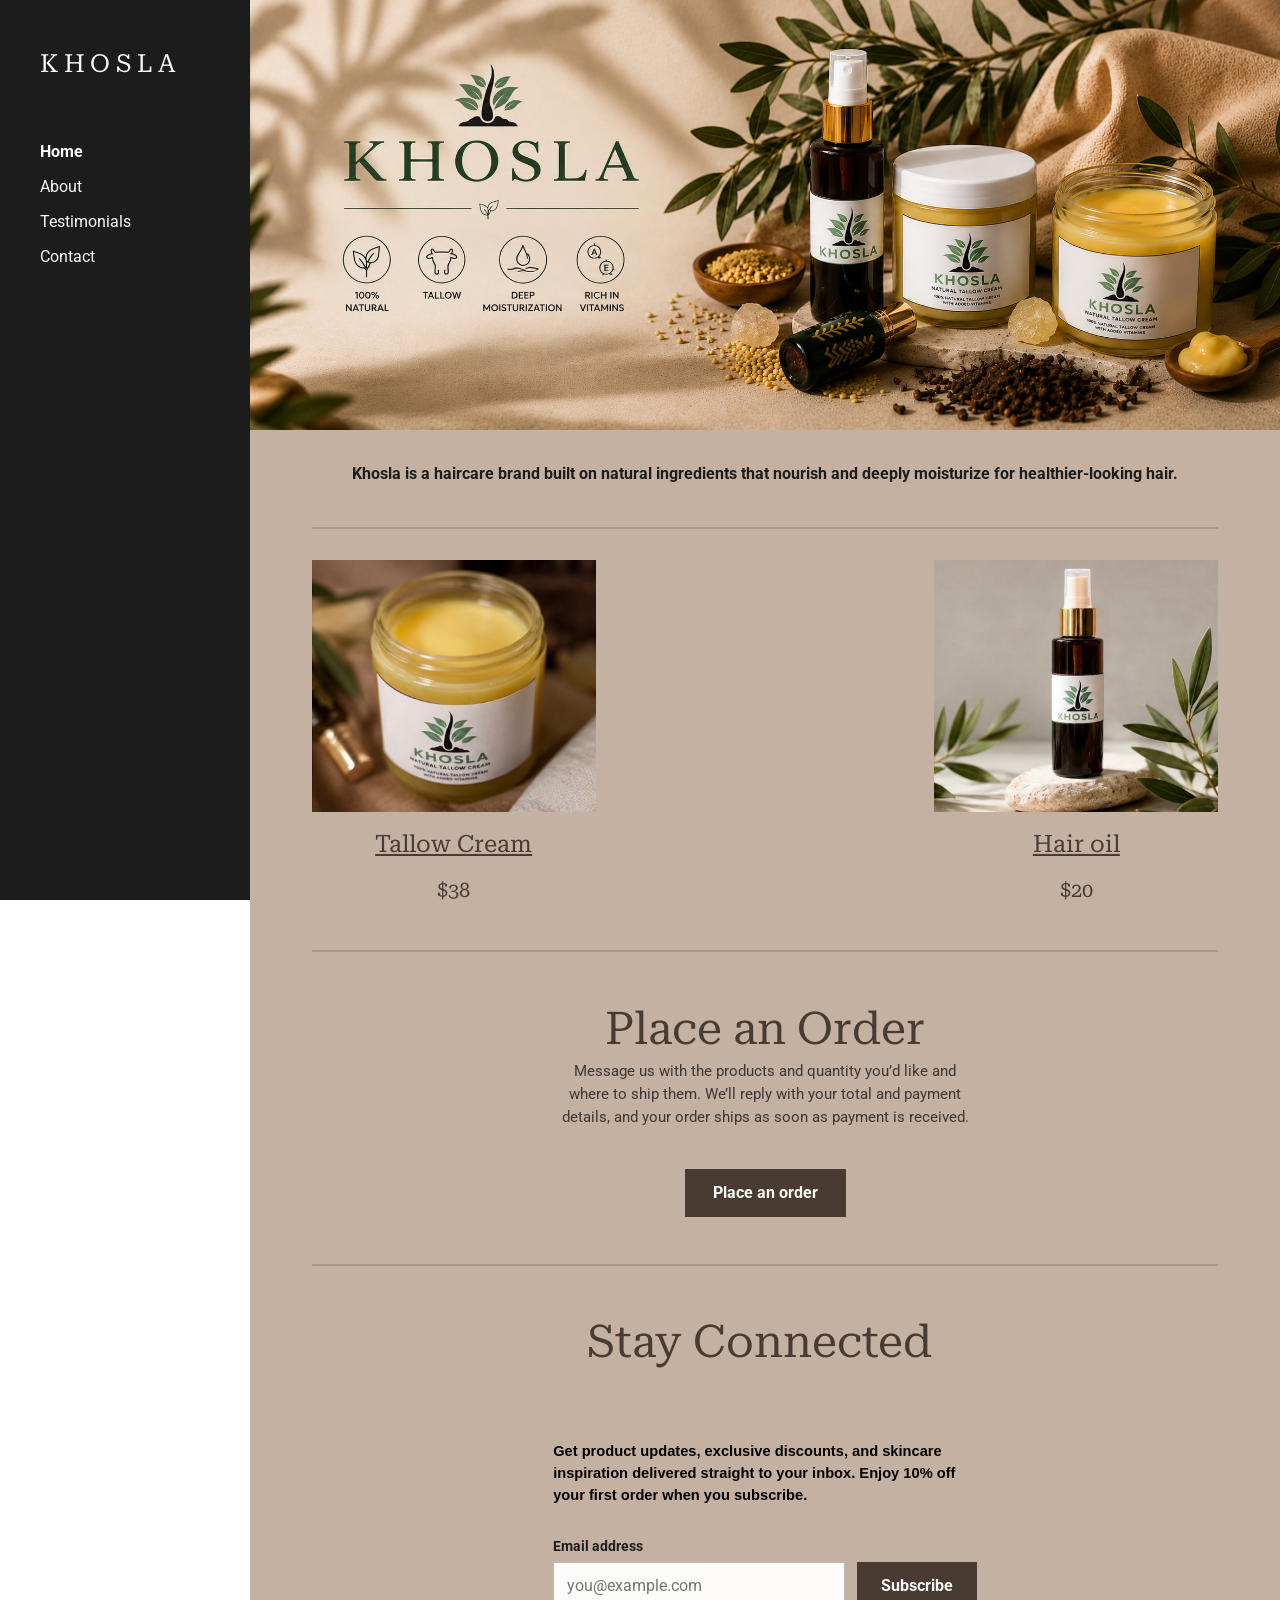
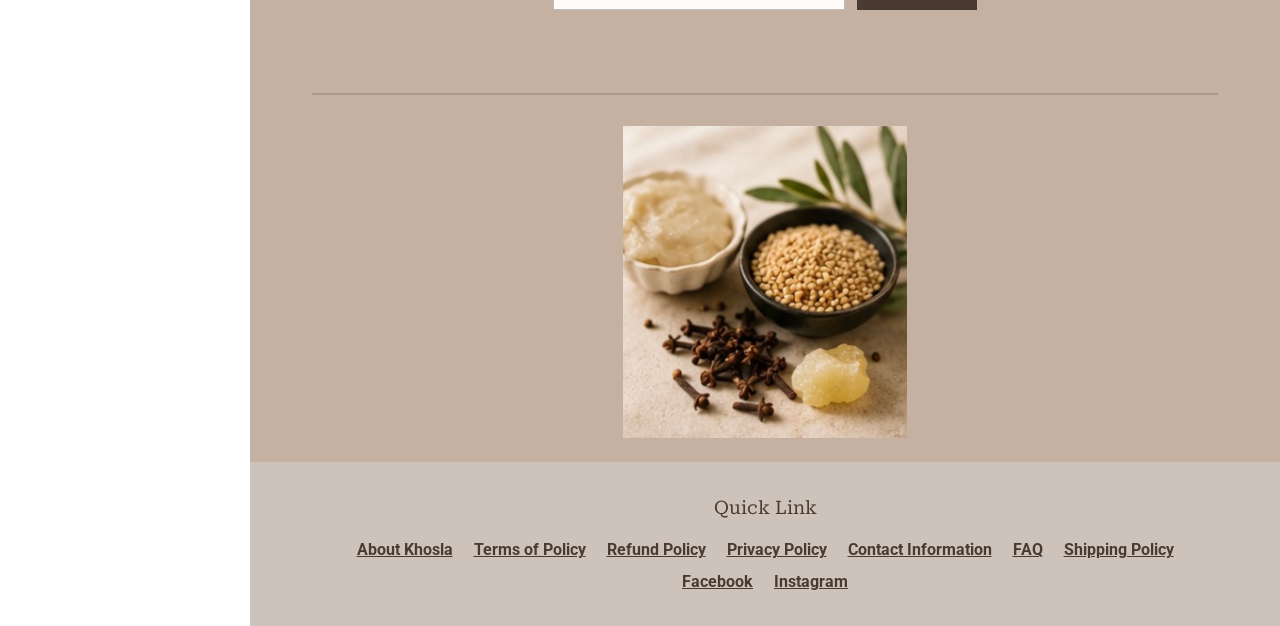
==== index.html @ aa328f6f "Rebuild the Khosla site as a static site Replaces the Google Sites export with plain HTML, CSS and v" ====
<!DOCTYPE html>
<html lang="en">
<head>
<meta charset="utf-8">
<meta name="viewport" content="width=device-width, initial-scale=1">
<title>Khosla - Home</title>
<link rel="preconnect" href="https://fonts.googleapis.com">
<link rel="preconnect" href="https://fonts.gstatic.com" crossorigin>
<link rel="stylesheet" href="https://fonts.googleapis.com/css?family=Roboto%3Ai%2Cbi%2C700%2C400&amp;display=swap">
<link rel="stylesheet" href="https://fonts.googleapis.com/css?family=Roboto%20Serif%3Ai%2Cbi%2C700%2C400&amp;display=swap">
<link rel="stylesheet" href="assets/css/site.css">
</head>
<body>
<a class="skip-link" href="#main">Skip to main content</a>

<header class="sidebar">
  <nav class="nav" aria-label="Main">
    <a class="nav__brand" href="index.html">Khosla</a>
    <ul class="nav__list">
        <li class="nav__item"><a class="nav__link is-current" href="index.html" aria-current="page">Home</a></li>
        <li class="nav__item"><a class="nav__link" href="about.html">About</a></li>
        <li class="nav__item"><a class="nav__link" href="testimonials.html">Testimonials</a></li>
        <li class="nav__item"><a class="nav__link" href="contact.html">Contact</a></li>
    </ul>
  </nav>
</header>

<div class="page">
  <main class="main" id="main">
    <section class="section section--banner section--artwork" style="padding:56px 0;--banner-h:430px;--banner-ratio:1983 / 793;background:var(--band-alt)">
      <div class="section__media" style="background-image:url(assets/img/home-banner.png)"></div>
      <div class="section__body">
        <div class="grid">
      <div class="col col--empty" style="width:100%">

      </div>
        </div>
      </div>
    </section>
    <section class="section" style="background:var(--band)">
      <div class="section__body">
        <div class="grid">
      <div class="col" style="width:100%">
        <div class="block" style="padding:8px 8px 8px 8px">
          <p class="t ta-c"><span style="line-height:24px">Khosla is a haircare brand built on natural ingredients that nourish and deeply moisturize for healthier-looking hair.</span></p>
        </div>
      </div>
        </div>
      </div>
    </section>
    <section class="section section--rule" style="padding:0;background:var(--band)">
      <div class="section__body">
        <div class="grid">
      <div class="col" style="width:100%">
        <div class="block" style="padding:0px 0px 7.5px 0px">
          <hr class="rule">
        </div>
      </div>
        </div>
      </div>
    </section>
    <section class="section" style="background:var(--band)">
      <div class="section__body">
        <div class="grid">
      <div class="col" style="width:33.336%">
        <div class="block">
          <a class="media-link" href="tallow-cream.html"><img class="media" src="assets/img/home-product-tallow-cream.jpg" alt="Khosla Tallow Cream jar" width="337" height="299"></a>
        </div>
        <div class="block" style="padding:14px 8px 14px 8px">
          <h2 class="t ta-c"><a href="tallow-cream.html" style="color:inherit;text-decoration:none;"><span style="text-decoration:underline;">Tallow Cream</span></a></h2>
        </div>
        <div class="block" style="padding:0 8px 14px">
          <p class="price price--tile ta-c">$38</p>
        </div>
      </div>
      <div class="col col--empty" style="width:33.336%">

      </div>
      <div class="col" style="width:33.336%">
        <div class="block">
          <a class="media-link" href="khosla-hair-oil.html"><img class="media" src="assets/img/home-product-hair-oil.jpg" alt="Khosla Hair Oil bottle" width="337" height="299"></a>
        </div>
        <div class="block" style="padding:14px 8px 14px 8px">
          <h2 class="t ta-c"><a href="khosla-hair-oil.html" style="color:inherit;text-decoration:none;"><span style="text-decoration:underline;">Hair oil</span></a></h2>
        </div>
        <div class="block" style="padding:0 8px 14px">
          <p class="price price--tile ta-c">$20</p>
        </div>
      </div>
        </div>
      </div>
    </section>
    <section class="section section--rule" style="padding:0;background:var(--band)">
      <div class="section__body">
        <div class="grid">
      <div class="col" style="width:100%">
        <div class="block" style="padding:0px 0px 7.5px 0px">
          <hr class="rule">
        </div>
      </div>
        </div>
      </div>
    </section>
    <section class="section">
      <div class="section__body">
        <div class="grid">
      <div class="col col--empty" style="width:25%">

      </div>
      <div class="col" style="width:50%">
        <div class="block" style="padding:14px 8px">
          <h1 class="t ta-c">Place an Order</h1>
          <p class="order-intro">Message us with the products and quantity you’d like and where to ship them. We’ll reply with your total and payment details, and your order ships as soon as payment is received.</p>
          <p class="ta-c" style="margin:0"><a class="button" href="contact.html">Place an order</a></p>
        </div>
      </div>
      <div class="col col--empty" style="width:25%">

      </div>
        </div>
      </div>
    </section>
    <section class="section" style="padding:0;background:var(--band)">
      <div class="section__body">
        <div class="grid">
      <div class="col" style="width:100%">
        <div class="block" style="padding:0 0 7.5px">
          <hr class="rule">
        </div>
      </div>
        </div>
      </div>
    </section>
    <section class="section" style="background:var(--band)">
      <div class="section__body">
        <div class="grid">
      <div class="col col--empty" style="width:25%">

      </div>
      <div class="col" style="width:50%">
        <div class="block" style="padding:14px 8px 14px 8px">
          <h1 class="t ta-c"><span style="">Stay Connected </span></h1>
        </div>
        <div class="block" style="padding:14px 8px 14px 8px">
          <p class="t ta-l" style="line-height:22.08px;margin:16px 0px 16px 0px"><span style="color:#000000;font-family:Arial;font-size:11.0pt;font-weight:700;line-height:20.24px"><br></span><span style="color:#000000;font-family:Arial;font-size:11.0pt;font-weight:700;line-height:20.24px">Get product updates, exclusive discounts, and skincare inspiration delivered straight to your inbox. </span><span style="color:#000000;font-family:Arial;font-size:11.0pt;font-weight:700;line-height:20.24px">Enjoy 10% off your first order</span><span style="color:#000000;font-family:Arial;font-size:11.0pt;font-weight:700;line-height:20.24px"> when you subscribe.</span></p>
        </div>
        <div class="block" style="padding:0 8px 14px">
          <form class="form form--subscribe" data-w3form data-success="Thanks for subscribing. Check your inbox.">
            <input type="hidden" name="access_key" value="c82a5ca3-6755-4863-adb9-48fd931a3176">
            <input type="hidden" name="subject" value="New newsletter subscriber">
            <input type="hidden" name="from_name" value="Khosla website">
            <input type="checkbox" name="botcheck" class="form__botcheck" tabindex="-1" autocomplete="off" aria-hidden="true">
            <label class="form__label" for="subscribe-email">Email address</label>
            <div class="form__row">
              <input class="form__input" id="subscribe-email" type="email" name="email" autocomplete="email" placeholder="you@example.com" required>
              <button class="button" type="submit">Subscribe</button>
            </div>
            <p class="form__status" role="status" aria-live="polite"></p>
          </form>
        </div>
      </div>
      <div class="col col--empty" style="width:25%">

      </div>
        </div>
      </div>
    </section>
    <section class="section section--rule" style="padding:0;background:var(--band)">
      <div class="section__body">
        <div class="grid">
      <div class="col" style="width:100%">
        <div class="block" style="padding:0px 0px 7.5px 0px">
          <hr class="rule">
        </div>
      </div>
        </div>
      </div>
    </section>
    <section class="section" style="background:var(--band)">
      <div class="section__body">
        <div class="grid">
      <div class="col col--empty" style="width:33.336%">

      </div>
      <div class="col" style="width:33.336%">
        <div class="block">
          <img class="media" src="assets/img/home-ingredients.jpg" alt="Khosla natural ingredients" width="337" height="371">
        </div>
      </div>
      <div class="col col--empty" style="width:33.336%">

      </div>
        </div>
      </div>
    </section>
  </main>

  <footer class="footer">
    <section class="section section--footer" style="background:var(--band-alt)">
      <div class="section__body">
        <div class="grid">
      <div class="col" style="width:100%">
        <div class="block" style="padding:8px 8px 8px 8px">
          <h3 class="t ta-c"><span style="">Quick Link</span></h3>
          <ul class="quick-links">
            <li><a href="about.html">About Khosla</a></li>
            <li><a href="terms-of-policy.html">Terms of Policy</a></li>
            <li><a href="refund-policy.html">Refund Policy</a></li>
            <li><a href="privacy-policy.html">Privacy Policy</a></li>
            <li><a href="contact.html">Contact Information</a></li>
            <li><a href="faq.html">FAQ</a></li>
            <li><a href="shipping-policy.html">Shipping Policy</a></li>
            <li><a href="https://www.facebook.com/profile.php?id=61594273318935&amp;sk=directory_contact_info" target="_blank" rel="noopener">Facebook</a></li>
            <li><a href="https://www.instagram.com/shopkhosla/" target="_blank" rel="noopener">Instagram</a></li>
          </ul>
        </div>
      </div>
        </div>
      </div>
    </section>
  </footer>
</div>

<script src="assets/js/forms.js"></script>
</body>
</html>
---- assets/css/site.css ----
/* ==========================================================================
   Khosla — static rebuild of sites.google.com/view/khoslademo
   Every value here was measured from the live published site.
   ========================================================================== */

:root {
  /* Palette */
  --sidebar-bg: #1c1c1c;
  --sidebar-fg: #f9f9f9;
  --band: #c5b1a2;        /* content sections            rgb(197,177,162) */
  --band-alt: #cec3ba;    /* footer + banner base colour rgb(206,195,186) */
  --heading: #493b31;     /* headings / links            rgb(73,59,49)    */
  --text: #1c1c1c;        /* body copy                   rgb(28,28,28)    */
  --rule: rgba(0, 0, 0, .15);
  --scrim: #1f2020;       /* banner darkening overlay    rgb(31,32,32)    */
  --dot: #c7c7c7;

  /* Type */
  --sans: Roboto, Arial, Helvetica, sans-serif;
  --serif: "Roboto Serif", Georgia, "Times New Roman", serif;

  /* Metrics */
  --sidebar-w: 250px;
  --grid-max: 1280px;
  --grid-pad: 48px;
  --col-pad: 13.66px;   /* inner gutter on every grid column */
}

*,
*::before,
*::after { box-sizing: border-box; }

html { -webkit-text-size-adjust: 100%; }

body {
  margin: 0;
  background: #fff;
  color: var(--text);
  font-family: var(--sans);
  font-size: 16px;
  line-height: normal;
}

img { max-width: 100%; }

.skip-link {
  position: absolute;
  left: -9999px;
  top: 0;
  z-index: 100;
  padding: 12px 16px;
  background: var(--sidebar-bg);
  color: var(--sidebar-fg);
}
.skip-link:focus { left: 0; }

/* --------------------------------------------------------------- Sidebar */

.sidebar {
  position: fixed;
  inset: 0 auto 0 0;
  width: var(--sidebar-w);
  max-width: 80%;
  background: var(--sidebar-bg);
  z-index: 10;
  overflow-y: auto;
}

/* Wordmark set to echo the logo on the banner: same serif, uppercase, widely
   letter-spaced. The logo's own green (#243b21) sits at 1.4:1 against this
   sidebar, so it is set in the cream used for the rest of the nav. */
.nav__brand {
  display: block;
  /* Left edge matches the nav links below (36px list inset + 4px link pad). */
  padding: 48px 24px 0 40px;
  color: var(--sidebar-fg);
  font-family: var(--serif);
  font-size: 25px;
  line-height: 32px;
  font-weight: 400;
  letter-spacing: .22em;
  text-transform: uppercase;
  text-decoration: none;
}

.nav__list {
  margin: 62px 0 0;
  padding: 0 12px 0 36px;
  list-style: none;
}

.nav__item + .nav__item { margin-top: 16px; }

.nav__link {
  display: block;
  padding-left: 4px;
  color: var(--sidebar-fg);
  font-size: 16px;
  line-height: normal;
  text-decoration: none;
}

.nav__link:hover { text-decoration: underline; }
.nav__link.is-current { font-weight: 700; }

/* ------------------------------------------------------------ Page shell */

.page { margin-left: var(--sidebar-w); }

/* -------------------------------------------------------------- Sections */

/* Flex rather than table: the banner image is an absolutely positioned child,
   and in a CSS table it gets wrapped in an anonymous cell and steals width.
   `align-items: center` reproduces the original's vertical-align: middle. */
.section {
  position: relative;
  display: flex;
  align-items: center;
  width: 100%;
  padding: 24px 0;
  background: var(--band);
}

/* Each section's band colour is emitted inline from the measured original:
   plain banners use --band, image banners --band-alt, footers --band-alt.
   The value below is only a fallback. */

/* A rule-only section carries no padding of its own. */
.section--rule { padding: 0; }

/* Banner height comes from the original as a custom property so that narrow
   screens can cap it with min() rather than being stuck at 900px. */
.section--banner { min-height: var(--banner-h, 0); }

.section__media {
  position: absolute;
  inset: 0;
  background-position: 50% 50%;
  background-size: cover;
  background-repeat: no-repeat;
}

.section__scrim {
  position: absolute;
  inset: 0;
  background: var(--scrim);
}

.section__body { width: 100%; }

.grid {
  position: relative;
  max-width: var(--grid-max);
  margin: 0 auto;
  padding: 0 var(--grid-pad);
  display: flex;
  align-items: flex-start;
}

.col {
  padding: 0 var(--col-pad);
  min-width: 0;
}

/* ---------------------------------------------------------------- Blocks */

/* Blocks stack flush; their inset is emitted per block from the measured
   original, because Google Sites varies it (8px, 14px 8px, 0 ...).
   The generic sans-serif here is deliberate: it is the block's strut font in
   the original, and bare <br> spacers are measured against it. */
.block {
  font-family: sans-serif;
  font-size: 16px;
  line-height: normal;
}

/* Horizontal rule block */
.rule {
  height: 2px;
  margin: 8.5px 0 0;
  border: 0;
  background: var(--rule);
}

/* ------------------------------------------------------------------ Type */

.t { margin: 0; }

/* Preserved tab characters (the footer link row relies on them). */
.tab { white-space: pre; }

h1.t, h2.t, h3.t, h4.t, h5.t, h6.t {
  font-family: var(--serif);
  font-weight: 400;
  color: var(--heading);
}

h1.t { font-size: 45.3333px; line-height: 1.38; }
h2.t { font-size: 24px;      line-height: 1.5; }
h3.t { font-size: 18.6667px; line-height: 1.5; }

/* --------------------------------------------------- Section headings
   A page title, sections within it, and sub-headings inside those need three
   distinct sizes. Without this the About page runs 45 / 45 / 45 with 24px
   sub-headings beneath, so nothing reads as belonging to anything.
   -------------------------------------------------------------------- */

h1.t--section,
h2.t--section {
  font-size: 32px;
  line-height: 1.38;
}

p.t {
  font-family: var(--sans);
  font-size: 16px;
  font-weight: 700;
  line-height: 24px;
  color: var(--text);
}

ul.t, ol.t {
  margin: 0;
  padding-left: 0;
  font-family: sans-serif;
  font-size: 16px;
  color: #000;
}

ul.t { list-style: square; }

ul.t li, ol.t li {
  margin: 0 0 0 20px;
  font-family: var(--sans);
}

ul.t li + li, ol.t li + li { margin-top: 6px; }

/* Each list item wraps a paragraph that carries the real line-height. */
ul.t li > p, ol.t li > p { padding: 0; }

.t a { color: inherit; text-decoration: underline; }
.t a:hover { text-decoration: none; }

/* Doubled class so this outranks `h1.t { color: var(--heading) }`, which is
   more specific than a single class and would otherwise win. */
.t.t--on-media { color: var(--sidebar-fg); }
.t.t--on-media a { color: inherit; }

.ta-l { text-align: left; }
.ta-c { text-align: center; }
.ta-r { text-align: right; }
.ta-j { text-align: justify; }

/* ---------------------------------------------------------------- Images */

.media {
  display: block;
  width: 100%;
  height: auto;
}

.media-link { display: block; }

/* -------------------------------------------------------------- Carousel */

.carousel { position: relative; }

.carousel__viewport {
  position: relative;
  width: 100%;
  overflow: hidden;
}

.carousel__slide {
  position: absolute;
  inset: 0;
  background-position: 50% 50%;
  background-size: cover;
  background-repeat: no-repeat;
  opacity: 0;
  transition: opacity .4s ease;
}

.carousel__slide.is-active { opacity: 1; }

.carousel__dots {
  display: flex;
  justify-content: center;
  padding-top: 32.8px;
}

.carousel__dot {
  width: 10px;
  height: 10px;
  margin: 0 4px;
  padding: 0;
  border: 0;
  border-radius: 50%;
  background: var(--dot);
  cursor: pointer;
}

.carousel__dot.is-active { background: var(--heading); }

/* ------------------------------------------------------------------ Price
   Product pages: price and the order prompt beneath it.
   -------------------------------------------------------------------- */

.price {
  margin: 0;
  font-family: var(--serif);
  font-size: 32px;
  line-height: 44px;
  font-weight: 400;
  color: var(--heading);
}

/* Price shown on a Home product tile: secondary to the product name. */
.price--tile {
  font-size: 20px;
  line-height: 28px;
}

.order-note {
  margin: 0;
  font-family: var(--sans);
  font-size: 15px;
  line-height: 23px;
  color: rgba(28, 28, 28, .82);
  text-wrap: balance;
}

.button {
  display: inline-block;
  margin-top: 16px;
  padding: 12px 28px;
  border: 0;
  background: var(--heading);
  color: #f9f9f9;
  font-family: var(--sans);
  font-size: 16px;
  line-height: 24px;
  font-weight: 700;
  text-decoration: none;
  cursor: pointer;
}

.button:hover { background: #3a2f27; }
.button:focus-visible { outline: 2px solid var(--text); outline-offset: 2px; }

/* ------------------------------------------------------------------ Forms */

.form {
  margin: 0;
  font-family: var(--sans);
  text-align: left;
}

.form__label {
  display: block;
  margin-bottom: 6px;
  font-size: 14px;
  line-height: 20px;
  font-weight: 700;
  color: var(--text);
}

.form__field + .form__field { margin-top: 16px; }

.form__input,
.form__textarea {
  display: block;
  width: 100%;
  padding: 11px 13px;
  border: 1px solid rgba(0, 0, 0, .25);
  border-radius: 0;
  background: #fdfcfb;
  color: var(--text);
  font-family: var(--sans);
  font-size: 16px;
  line-height: 24px;
}

.form__textarea {
  min-height: 132px;
  resize: vertical;
}

.form__input:focus,
.form__textarea:focus {
  outline: 2px solid var(--heading);
  outline-offset: -1px;
  border-color: var(--heading);
}

/* Honeypot — hidden from people, visible to bots that fill everything in. */
.form__botcheck {
  position: absolute !important;
  width: 1px;
  height: 1px;
  overflow: hidden;
  clip: rect(0 0 0 0);
  white-space: nowrap;
}

.form__status {
  margin: 12px 0 0;
  min-height: 24px;
  font-size: 14px;
  line-height: 24px;
  font-weight: 700;
  color: var(--text);
}

.form__status.is-error { color: #8a2b21; }
.form__status.is-success { color: #2f5d3a; }

/* Ordering instructions above the contact form.
   `text-wrap: balance` evens out the line lengths — centred copy with ragged
   lines and a two-word orphan on the last one reads badly. The wider measure
   also drops it from four lines to three. */
.order-intro {
  max-width: 640px;
  margin: 0 auto 24px;
  font-family: var(--sans);
  font-size: 15px;
  line-height: 23px;
  color: rgba(28, 28, 28, .82);
  text-align: center;
  text-wrap: balance;
}

/* The contact form sits in a full-width column, so cap it: full-bleed
   inputs across 1000px+ are unpleasant to fill in. */
.form--contact {
  max-width: 520px;
  margin-left: auto;
  margin-right: auto;
}

/* The contact and review forms sit as centred blocks under centred copy, so
   centre their button and status too. Labels and inputs stay left aligned,
   which is what people expect when filling a form in. */
.form--contact .button,
.form--review .button {
  display: block;
  margin-left: auto;
  margin-right: auto;
}

.form--contact .form__status,
.form--review .form__status { text-align: center; }

/* Subscribe form: input and button side by side, stacking when narrow. */
.form--subscribe .form__row {
  display: flex;
  flex-wrap: wrap;
  gap: 12px;
  align-items: flex-start;
}

.form--subscribe .form__input { flex: 1 1 220px; width: auto; }
.form--subscribe .button { margin-top: 0; padding: 12px 24px; }

@media (max-width: 479px) {
  .form--subscribe .form__row { display: block; }
  .form--subscribe .form__input { width: 100%; }
  .form--subscribe .button { margin-top: 12px; width: 100%; }
}

/* ------------------------------------------------------- Footer quick links
   Rebuilt as a real list: the original was a pasted run of links separated by
   tabs and non-breaking spaces, with underlines bleeding across the gaps.
   -------------------------------------------------------------------- */

.quick-links {
  display: flex;
  flex-wrap: wrap;
  justify-content: center;
  gap: 8px 21px;
  margin: 16px 0 0;
  padding: 0;
  list-style: none;
}

.quick-links a {
  font-family: var(--sans);
  font-size: 16px;
  line-height: 24px;
  font-weight: 700;
  color: var(--heading);
  text-decoration: underline;
}

.quick-links a:hover { text-decoration: none; }

@media (max-width: 479px) {
  .quick-links { gap: 8px 20px; }
}

/* ---------------------------------------------------------------- Reviews
   Customer reviews, laid out three across like the testimonials they
   replace: quote in the serif, name bold and centred beneath.
   -------------------------------------------------------------------- */

.reviews {
  display: grid;
  grid-template-columns: repeat(3, 1fr);
  gap: 40px 28px;
  margin: 0;
  padding: 0 8px;
}

.reviews.is-unavailable { display: none; }

.review { margin: 0; }

.review__body {
  margin: 0;
  font-family: var(--serif);
  font-size: 18.6667px;
  line-height: 28px;
  font-weight: 400;
  color: var(--heading);
  text-align: left;
  white-space: pre-wrap;
  overflow-wrap: anywhere;
}

.review__name {
  margin: 16px 0 0;
  font-family: var(--sans);
  font-size: 16px;
  line-height: 24px;
  font-weight: 700;
  color: var(--text);
  text-align: center;
}

.reviews__empty {
  grid-column: 1 / -1;
  margin: 0;
  font-family: var(--sans);
  font-size: 16px;
  line-height: 24px;
  color: var(--text);
  text-align: center;
}

.form--review {
  max-width: 520px;
  margin-left: auto;
  margin-right: auto;
}

@media (max-width: 767px) {
  .reviews {
    grid-template-columns: 1fr;
    gap: 32px;
  }
}

/* Character counter under a form field. */
.form__hint {
  margin: 6px 0 0;
  font-family: var(--sans);
  font-size: 13px;
  line-height: 18px;
  color: rgba(28, 28, 28, .65);
  text-align: right;
}

.form__hint.is-short { color: rgba(28, 28, 28, .85); }
.form__hint.is-warn { color: #8a2b21; }

/* ==========================================================================
   Responsive

   Three steps down from the desktop layout:
     < 1280px  the fixed sidebar becomes a sticky top bar
     <  768px  grid columns stack, type steps down, banners are capped
     <  480px  tightest gutters and the smallest type step

   The original collapsed to a hamburger drawer, zeroed every section's
   vertical padding and dropped gutters to 5px. This is deliberately not that:
   four nav links fit on one row, so nothing needs hiding behind a menu.
   ========================================================================== */

/* ----------------------------------------------- Below the sidebar layout */

@media (max-width: 1279px) {
  .sidebar {
    position: sticky;
    inset: 0 auto auto 0;
    width: 100%;
    max-width: none;
    overflow: visible;
    z-index: 20;
  }

  .nav {
    display: flex;
    flex-wrap: wrap;
    align-items: baseline;
    gap: 4px 32px;
    padding: 14px 32px;
  }

  .nav__brand {
    padding: 0;
    margin-right: auto;
    font-size: 24px;
    line-height: 34px;
  }

  .nav__list {
    margin: 0;
    padding: 0;
    display: flex;
    flex-wrap: wrap;
    gap: 4px 24px;
  }

  .nav__item + .nav__item { margin-top: 0; }

  .nav__link { padding-left: 0; line-height: 34px; }

  .page { margin-left: 0; }

  .grid { padding: 0 32px; }

  /* Artwork banners carry the logo, wordmark and badges, so cropping loses
     the point of them. Once the banner is full width it is narrower than the
     image's own proportions, so give the section the image's aspect ratio and
     let it show whole rather than filling a fixed height. */
  .section--artwork {
    min-height: 0;
    /* !important because the section's padding is emitted inline by the
       generator to match the original desktop layout. */
    padding: 0 !important;
    aspect-ratio: var(--banner-ratio);
  }

  .section--artwork .section__media { background-size: contain; }
}

/* ------------------------------------------------------- Stacked columns */

@media (max-width: 767px) {
  .nav { gap: 2px 24px; padding: 12px 24px; }
  .nav__brand { font-size: 22px; line-height: 30px; }
  .nav__list { gap: 2px 18px; }
  .nav__link { font-size: 15px; line-height: 30px; }

  .grid {
    display: block;
    padding: 0 24px;
  }

  .col {
    width: 100% !important;
    padding: 0;
  }

  .col + .col { margin-top: 28px; }

  /* Spacer columns exist only to position content on wide screens. */
  .col--empty { display: none; }

  /* A 900px banner is most of a phone screen before any content shows.
     Artwork banners are excluded: they size to the image's own ratio. */
  .section--banner:not(.section--artwork) { min-height: min(var(--banner-h, 0), 64vh); }

  h1.t { font-size: 34px; }
  h2.t { font-size: 20px; }
  h3.t { font-size: 17px; }
  h1.t--section, h2.t--section { font-size: 25px; }

  .price { font-size: 28px; line-height: 38px; }
  .price--tile { font-size: 19px; line-height: 27px; }

  .form--contact,
  .form--review,
  .order-intro { max-width: none; }

  .button { width: 100%; text-align: center; }
  .quick-links { gap: 10px 22px; }
}

/* ------------------------------------------------------------ Small phones */

@media (max-width: 479px) {
  .nav { padding: 12px 16px; }
  .grid { padding: 0 16px; }

  h1.t { font-size: 29px; }
  h2.t { font-size: 19px; }
  h1.t--section, h2.t--section { font-size: 22px; }

  .price { font-size: 26px; line-height: 34px; }
  .section--banner:not(.section--artwork) { min-height: min(var(--banner-h, 0), 58vh); }
  .quick-links { gap: 10px 18px; }
}


/* ------------------------------------------------- About page section nav
   A horizontal row of links to each section of the page, replacing the
   original's stacked list of anchors.
   -------------------------------------------------------------------- */

.page-nav {
  display: flex;
  flex-wrap: wrap;
  gap: 8px 28px;
  margin: 0;
  padding: 0;
  list-style: none;
}

.page-nav a {
  font-family: var(--sans);
  font-size: 16px;
  line-height: 24px;
  font-weight: 700;
  color: var(--heading);
  text-decoration: none;
  border-bottom: 1px solid rgba(73, 59, 49, .35);
  padding-bottom: 2px;
}

.page-nav a:hover { border-bottom-color: var(--heading); }

/* Smooth jump, and keep the target clear of the sticky bar on small screens. */
html { scroll-behavior: smooth; }

.t--section,
h1.t[id],
h2.t[id] { scroll-margin-top: 24px; }

@media (max-width: 1279px) {
  .t--section,
  h1.t[id],
  h2.t[id] { scroll-margin-top: 90px; }
}

@media (prefers-reduced-motion: reduce) {
  html { scroll-behavior: auto; }
}
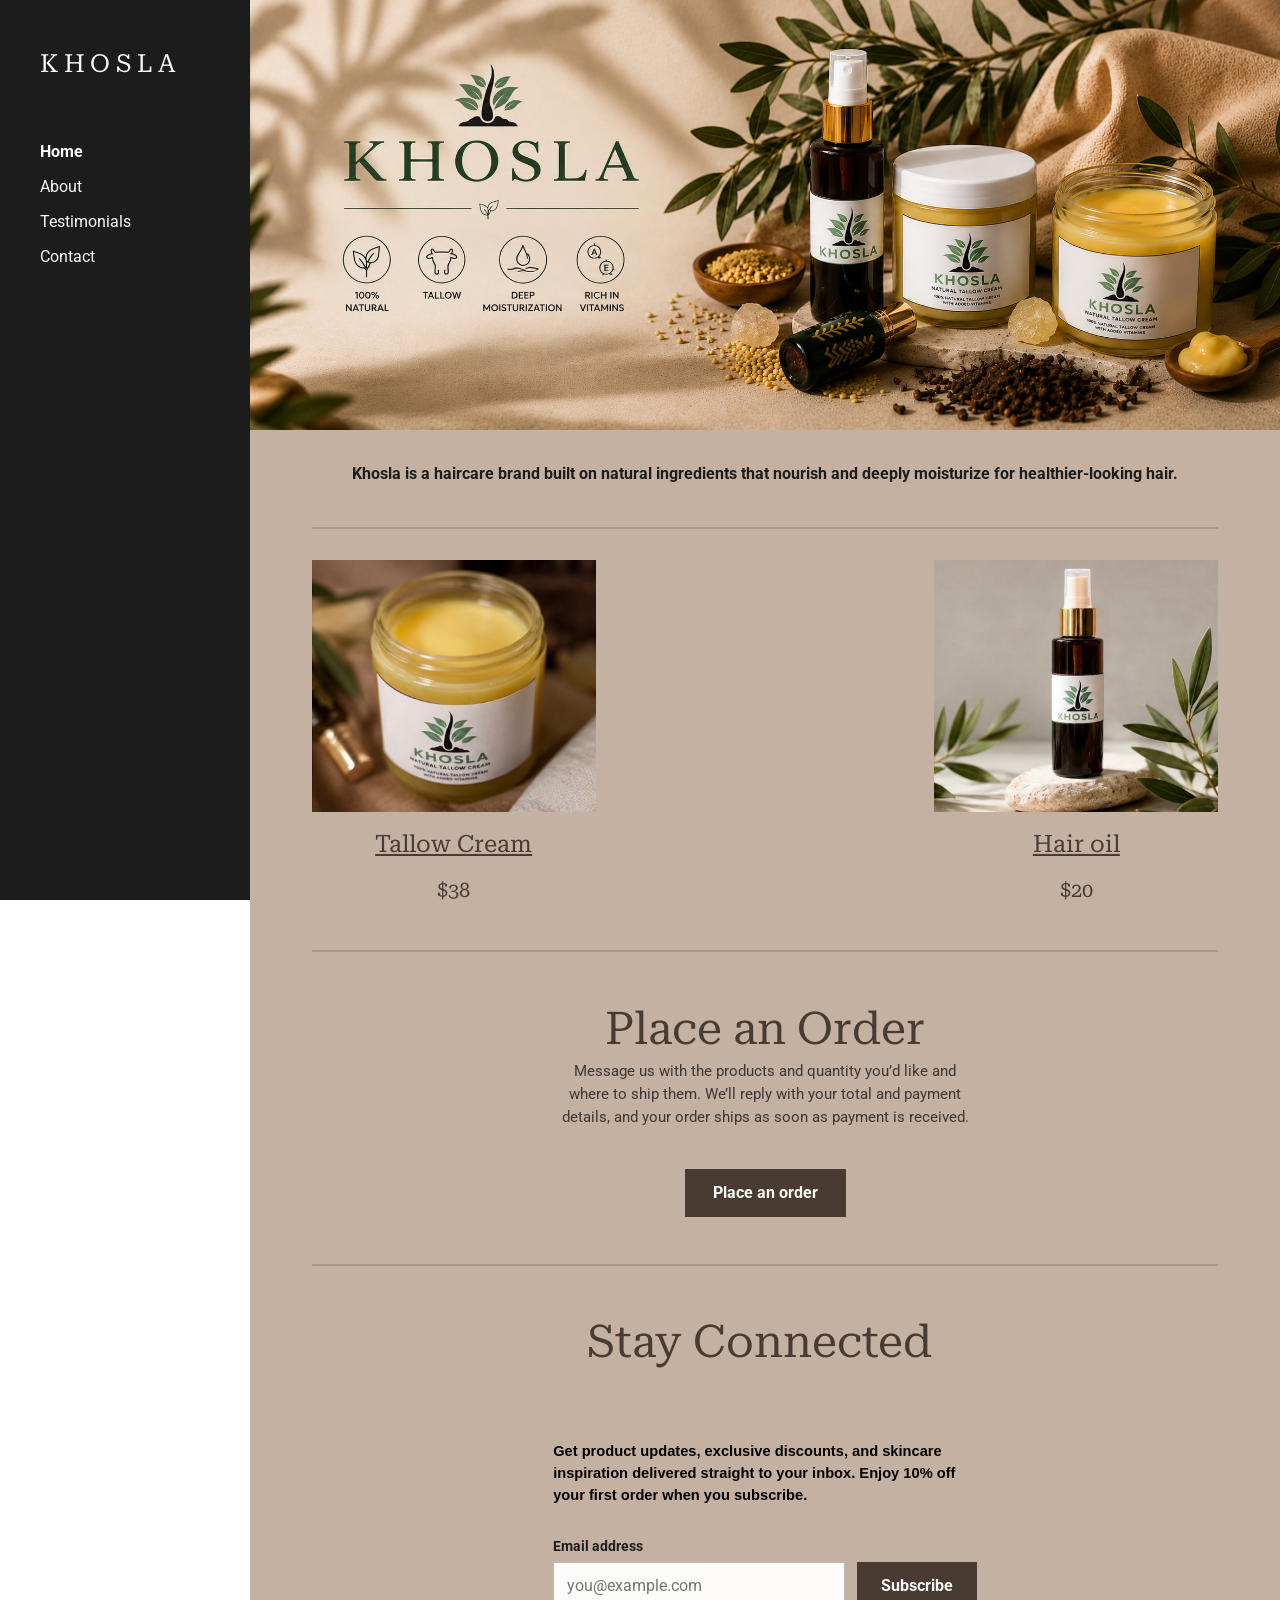
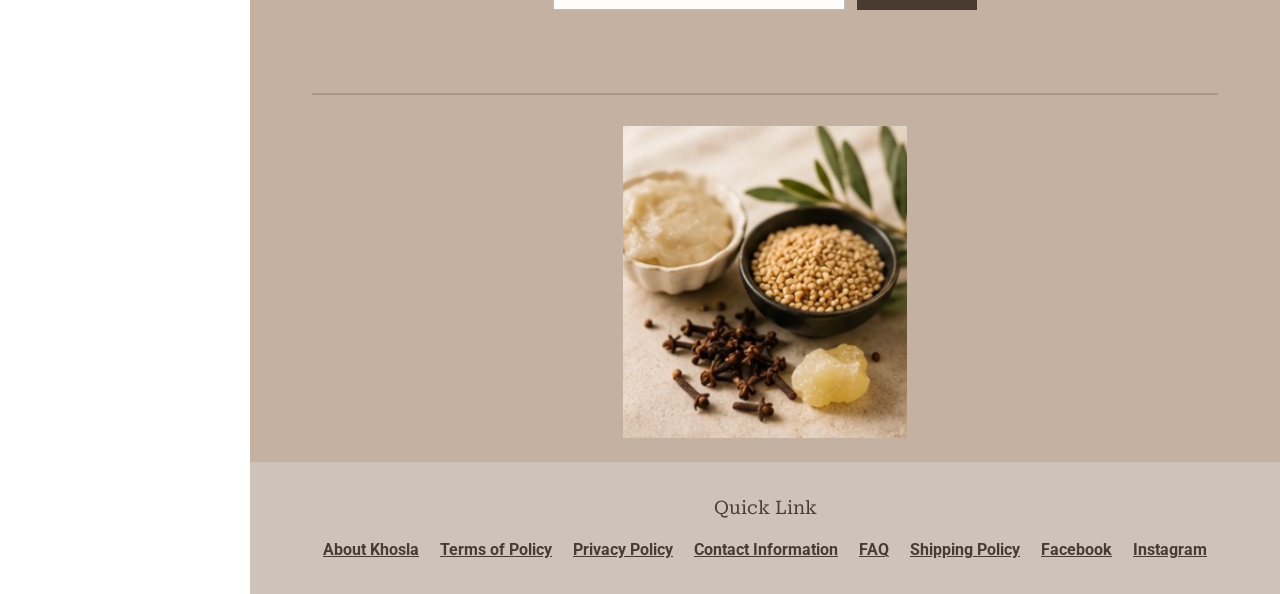
==== commit 11e7e18b: "Remove the refund policy page" ====
--- a/index.html
+++ b/index.html
@@ -205,7 +205,6 @@
           <ul class="quick-links">
             <li><a href="about.html">About Khosla</a></li>
             <li><a href="terms-of-policy.html">Terms of Policy</a></li>
-            <li><a href="refund-policy.html">Refund Policy</a></li>
             <li><a href="privacy-policy.html">Privacy Policy</a></li>
             <li><a href="contact.html">Contact Information</a></li>
             <li><a href="faq.html">FAQ</a></li>
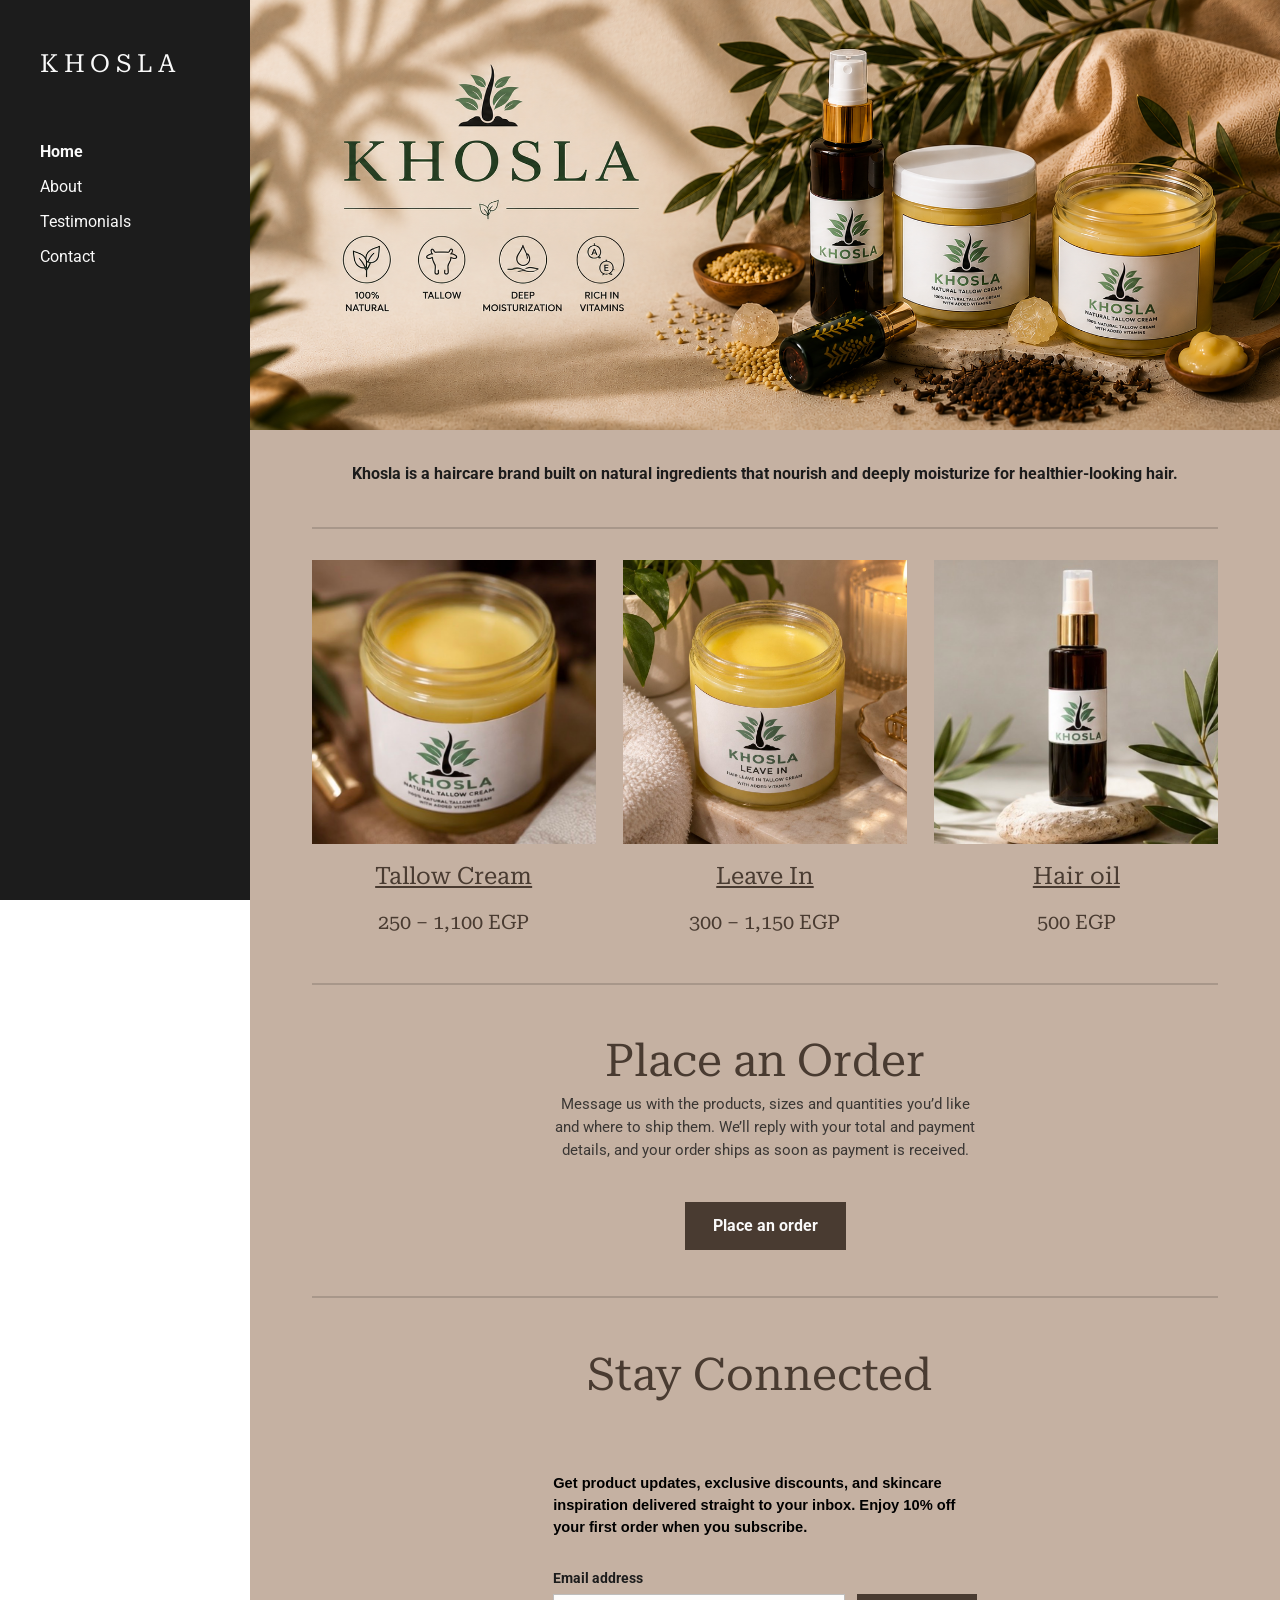
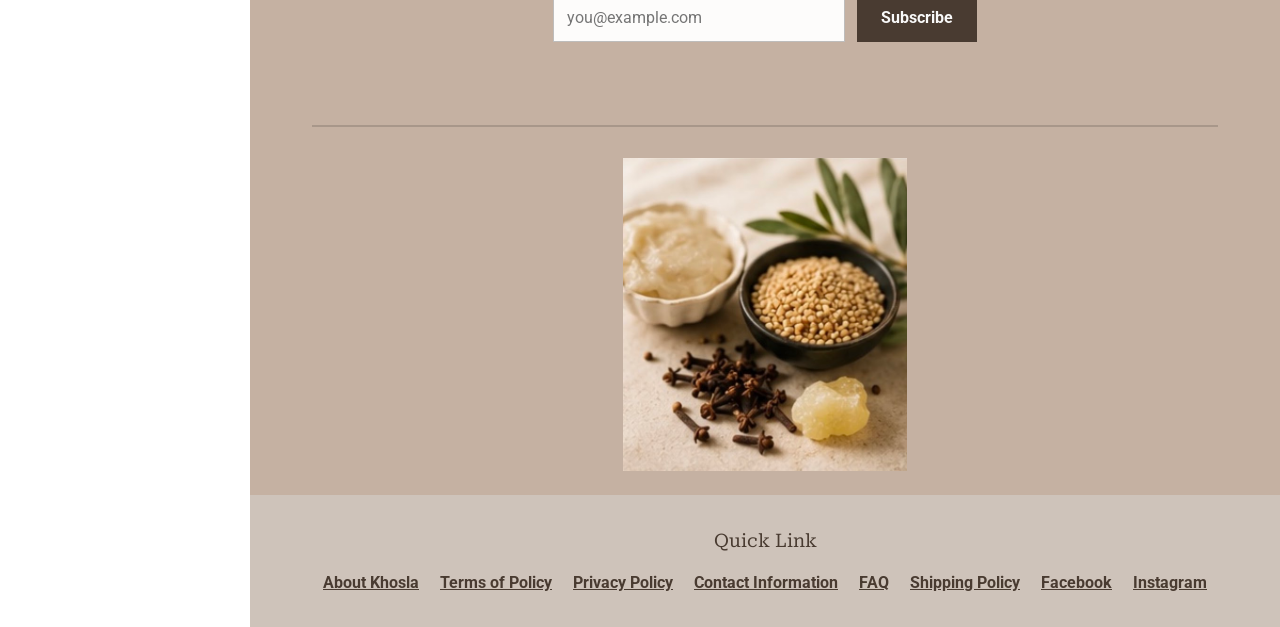
==== commit 68817387: "Add Khosla Leave In and move pricing to sizes in EGP Prices were a single dollar amount per product." ====
--- a/index.html
+++ b/index.html
@@ -69,12 +69,19 @@
         <div class="block" style="padding:14px 8px 14px 8px">
           <h2 class="t ta-c"><a href="tallow-cream.html" style="color:inherit;text-decoration:none;"><span style="text-decoration:underline;">Tallow Cream</span></a></h2>
         </div>
-        <div class="block" style="padding:0 8px 14px">
-          <p class="price price--tile ta-c">$38</p>
-        </div>
-      </div>
-      <div class="col col--empty" style="width:33.336%">
-
+        <div class="block" style="padding:0 0 14px">
+          <p class="price price--tile ta-c">250 – 1,100 EGP</p>
+        </div>
+      </div>
+      <div class="col" style="width:33.336%">
+
+        <div class="block" style="padding:0 0 14px">
+          <a class="media-link" href="khosla-leave-in.html">
+            <img class="media" src="assets/img/leave-in-1.jpg" alt="Khosla Leave In jar" width="337" height="337">
+          </a>
+          <h2 class="t ta-c" style="margin:14px 0 0"><a href="khosla-leave-in.html"><span style="text-decoration:underline">Leave In</span></a></h2>
+          <p class="price price--tile ta-c" style="margin-top:14px">300 – 1,150 EGP</p>
+        </div>
       </div>
       <div class="col" style="width:33.336%">
         <div class="block">
@@ -83,8 +90,8 @@
         <div class="block" style="padding:14px 8px 14px 8px">
           <h2 class="t ta-c"><a href="khosla-hair-oil.html" style="color:inherit;text-decoration:none;"><span style="text-decoration:underline;">Hair oil</span></a></h2>
         </div>
-        <div class="block" style="padding:0 8px 14px">
-          <p class="price price--tile ta-c">$20</p>
+        <div class="block" style="padding:0 0 14px">
+          <p class="price price--tile ta-c">500 EGP</p>
         </div>
       </div>
         </div>
@@ -110,7 +117,7 @@
       <div class="col" style="width:50%">
         <div class="block" style="padding:14px 8px">
           <h1 class="t ta-c">Place an Order</h1>
-          <p class="order-intro">Message us with the products and quantity you’d like and where to ship them. We’ll reply with your total and payment details, and your order ships as soon as payment is received.</p>
+          <p class="order-intro">Message us with the products, sizes and quantities you’d like and where to ship them. We’ll reply with your total and payment details, and your order ships as soon as payment is received.</p>
           <p class="ta-c" style="margin:0"><a class="button" href="contact.html">Place an order</a></p>
         </div>
       </div>
--- a/assets/css/site.css
+++ b/assets/css/site.css
@@ -262,6 +262,13 @@
 
 .media-link { display: block; }
 
+/* Home product tiles are square, so their names and prices sit on the same
+   line whatever shape the source photograph is. */
+.media-link .media {
+  aspect-ratio: 1;
+  object-fit: cover;
+}
+
 /* -------------------------------------------------------------- Carousel */
 
 .carousel { position: relative; }
@@ -313,6 +320,40 @@
   font-size: 32px;
   line-height: 44px;
   font-weight: 400;
+  color: var(--heading);
+}
+
+/* Size and price list on a product page. Sizes left, prices right, so the
+   amounts line up and can be compared down the column. */
+.prices {
+  max-width: 260px;
+  margin: 0 auto;
+  padding: 0;
+  list-style: none;
+  font-family: var(--sans);
+}
+
+.prices li {
+  display: flex;
+  justify-content: space-between;
+  align-items: baseline;
+  gap: 24px;
+  padding: 9px 0;
+  border-bottom: 1px solid rgba(73, 59, 49, .18);
+}
+
+.prices li:last-child { border-bottom: 0; }
+
+.prices .size {
+  font-size: 15px;
+  line-height: 24px;
+  color: rgba(28, 28, 28, .8);
+}
+
+.prices .amount {
+  font-family: var(--serif);
+  font-size: 21px;
+  line-height: 28px;
   color: var(--heading);
 }
 
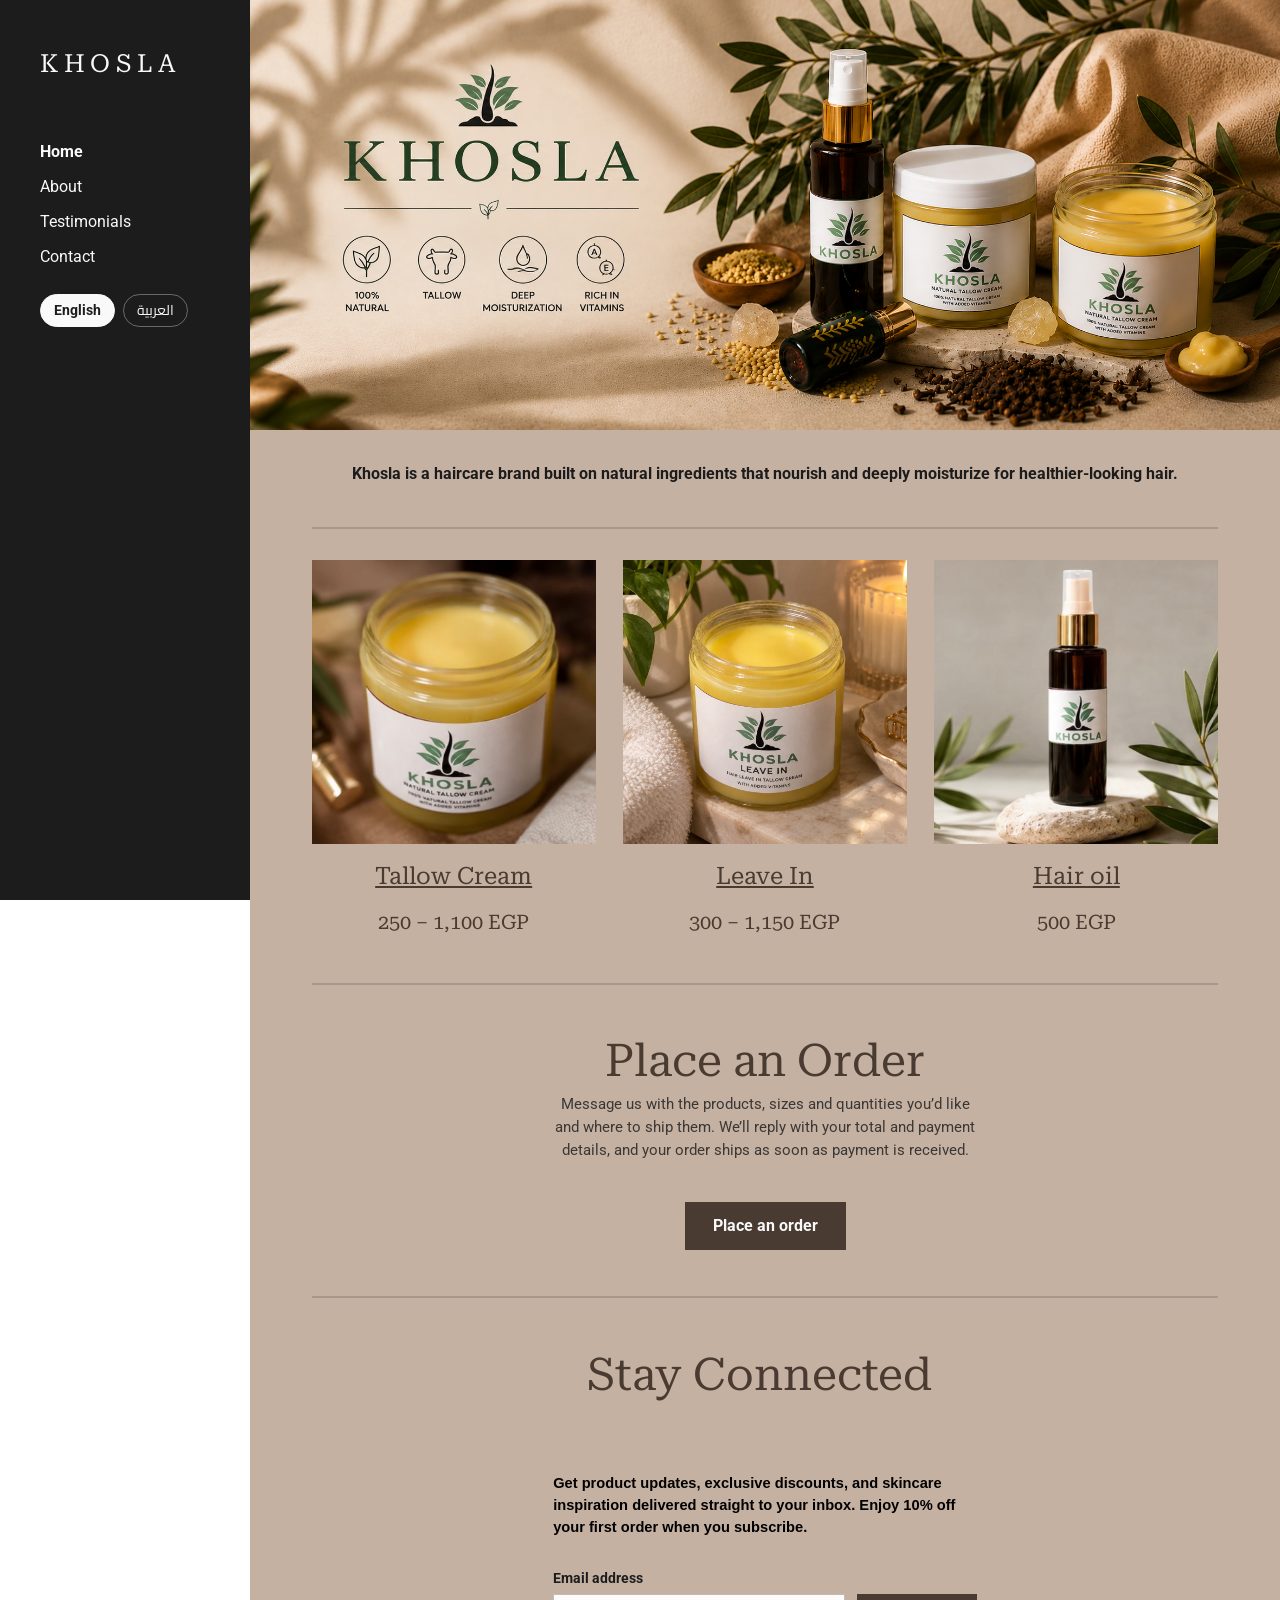
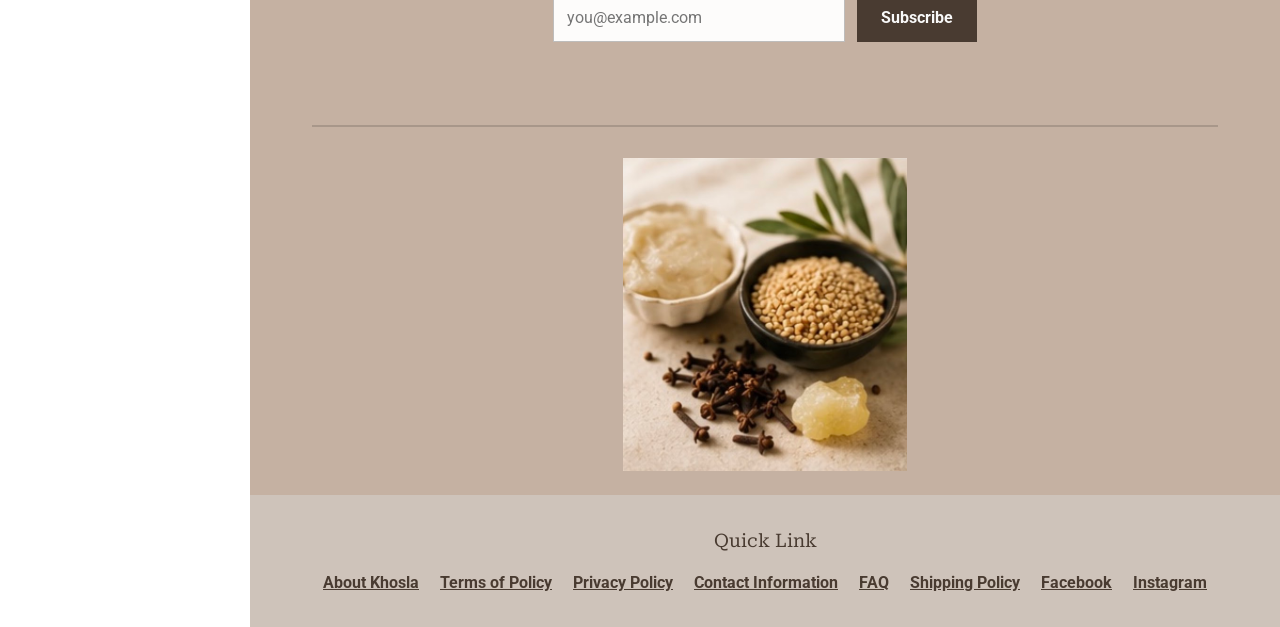
==== commit de6509a3: "Add an English and Arabic toggle Two buttons in the header swap the page between English and Arabic " ====
--- a/index.html
+++ b/index.html
@@ -8,6 +8,7 @@
 <link rel="preconnect" href="https://fonts.gstatic.com" crossorigin>
 <link rel="stylesheet" href="https://fonts.googleapis.com/css?family=Roboto%3Ai%2Cbi%2C700%2C400&amp;display=swap">
 <link rel="stylesheet" href="https://fonts.googleapis.com/css?family=Roboto%20Serif%3Ai%2Cbi%2C700%2C400&amp;display=swap">
+<link rel="stylesheet" href="https://fonts.googleapis.com/css2?family=Cairo:wght@400;700&amp;display=swap">
 <link rel="stylesheet" href="assets/css/site.css">
 </head>
 <body>
@@ -23,6 +24,10 @@
         <li class="nav__item"><a class="nav__link" href="contact.html">Contact</a></li>
     </ul>
   </nav>
+  <div class="lang" role="group" aria-label="Language">
+    <button type="button" class="lang__btn is-active" data-lang="en" lang="en" aria-pressed="true">English</button>
+    <button type="button" class="lang__btn" data-lang="ar" lang="ar" aria-pressed="false">العربية</button>
+  </div>
 </header>
 
 <div class="page">
@@ -154,8 +159,8 @@
         <div class="block" style="padding:0 8px 14px">
           <form class="form form--subscribe" data-w3form data-success="Thanks for subscribing. Check your inbox.">
             <input type="hidden" name="access_key" value="c82a5ca3-6755-4863-adb9-48fd931a3176">
-            <input type="hidden" name="subject" value="New newsletter subscriber">
-            <input type="hidden" name="from_name" value="Khosla website">
+            <input type="hidden" name="subject" value="New subscriber, 10% off first order">
+            <input type="hidden" name="from_name" value="First Order - 10% discount for subscriber.">
             <input type="checkbox" name="botcheck" class="form__botcheck" tabindex="-1" autocomplete="off" aria-hidden="true">
             <label class="form__label" for="subscribe-email">Email address</label>
             <div class="form__row">
@@ -228,5 +233,7 @@
 </div>
 
 <script src="assets/js/forms.js"></script>
+
+<script src="assets/js/i18n.js"></script>
 </body>
 </html>
--- a/assets/css/site.css
+++ b/assets/css/site.css
@@ -43,16 +43,30 @@
 
 img { max-width: 100%; }
 
+/* Hidden by clipping rather than by a large negative offset: an offset pushes
+   the document 10,000px wide in right-to-left, where the page starts scrolled
+   to the right and the visitor can drag sideways into empty space. */
 .skip-link {
   position: absolute;
-  left: -9999px;
   top: 0;
+  left: 0;
   z-index: 100;
+  width: 1px;
+  height: 1px;
+  overflow: hidden;
+  clip-path: inset(50%);
+  white-space: nowrap;
   padding: 12px 16px;
   background: var(--sidebar-bg);
   color: var(--sidebar-fg);
 }
-.skip-link:focus { left: 0; }
+
+.skip-link:focus {
+  width: auto;
+  height: auto;
+  overflow: visible;
+  clip-path: none;
+}
 
 /* --------------------------------------------------------------- Sidebar */
 
@@ -788,3 +802,99 @@
 @media (prefers-reduced-motion: reduce) {
   html { scroll-behavior: auto; }
 }
+
+/* ------------------------------------------------- Language switch & RTL */
+
+/* Sits under the nav in the sidebar on desktop, and inline in the bar on
+   narrow screens. The page always loads English; these only swap what is
+   already rendered. */
+.lang {
+  display: flex;
+  gap: 8px;
+  margin: 28px 12px 32px 36px;
+  padding-left: 4px;
+}
+
+.lang__btn {
+  flex: 0 0 auto;
+  padding: 5px 13px;
+  border: 1px solid rgba(249, 249, 249, .35);
+  border-radius: 999px;
+  background: transparent;
+  color: var(--sidebar-fg);
+  font-family: inherit;
+  font-size: 14px;
+  line-height: 1.5;
+  cursor: pointer;
+}
+
+.lang__btn[lang="ar"] { font-family: 'Cairo', sans-serif; }
+.lang__btn:hover { border-color: var(--sidebar-fg); }
+
+.lang__btn.is-active {
+  background: var(--sidebar-fg);
+  border-color: var(--sidebar-fg);
+  color: var(--sidebar-bg);
+  font-weight: 700;
+}
+
+/* Arabic needs a face with Arabic glyphs; Roboto has none, so without this
+   the text falls back to whatever the device happens to carry. */
+html[dir="rtl"] body,
+html[dir="rtl"] .block,
+html[dir="rtl"] .t,
+html[dir="rtl"] .form__input,
+html[dir="rtl"] .form__textarea,
+html[dir="rtl"] .button { font-family: 'Cairo', sans-serif; }
+
+/* Mirror the shell. */
+html[dir="rtl"] .sidebar { inset: 0 0 0 auto; }
+html[dir="rtl"] .page { margin-left: 0; margin-right: var(--sidebar-w); }
+
+/* The wordmark is a wide-tracked Latin serif; neither tracking nor uppercase
+   means anything in Arabic, and both make it unreadable. */
+html[dir="rtl"] .nav__brand {
+  padding: 48px 40px 0 24px;
+  font-family: 'Cairo', sans-serif;
+  letter-spacing: 0;
+  text-transform: none;
+}
+
+html[dir="rtl"] .nav__list { padding: 0 36px 0 12px; }
+html[dir="rtl"] .nav__link { padding-left: 0; padding-right: 4px; }
+html[dir="rtl"] .lang { margin: 28px 36px 32px 12px; padding: 0 4px 0 0; }
+
+/* Alignment follows the reading direction: copy set flush left in English
+   should sit flush right in Arabic. Centred and justified stay as they are. */
+html[dir="rtl"] .ta-l { text-align: right; }
+html[dir="rtl"] .ta-r { text-align: left; }
+
+html[dir="rtl"] .page-nav { padding-right: 0; }
+html[dir="rtl"] .prices li { flex-direction: row; }
+
+@media (max-width: 1279px) {
+  .lang { margin: 0; padding: 0; }
+  html[dir="rtl"] .lang { margin: 0; padding: 0; }
+  html[dir="rtl"] .sidebar { inset: 0 auto auto 0; }
+  html[dir="rtl"] .page { margin-right: 0; }
+  html[dir="rtl"] .nav__brand { padding: 0; margin-right: 0; margin-left: auto; }
+  html[dir="rtl"] .nav__list { padding: 0; }
+  html[dir="rtl"] .nav__link { padding-right: 0; }
+}
+
+/* Prices are a left-to-right run (digits, an en dash, then the currency) sitting
+   inside right-to-left copy. Without isolation the bidi algorithm reorders the
+   whole run and "250 - 1,100" comes out backwards. */
+html[dir="rtl"] .price,
+html[dir="rtl"] .prices .size,
+html[dir="rtl"] .prices .amount {
+  direction: ltr;
+  unicode-bidi: isolate;
+}
+
+html[dir="rtl"] .prices .amount { text-align: left; }
+
+/* The label sets text-align explicitly, so unlike the inputs (which use
+   `start`) it does not follow the reading direction on its own. */
+html[dir="rtl"] .form__label { text-align: right; }
+html[dir="rtl"] .form__hint { text-align: right; }
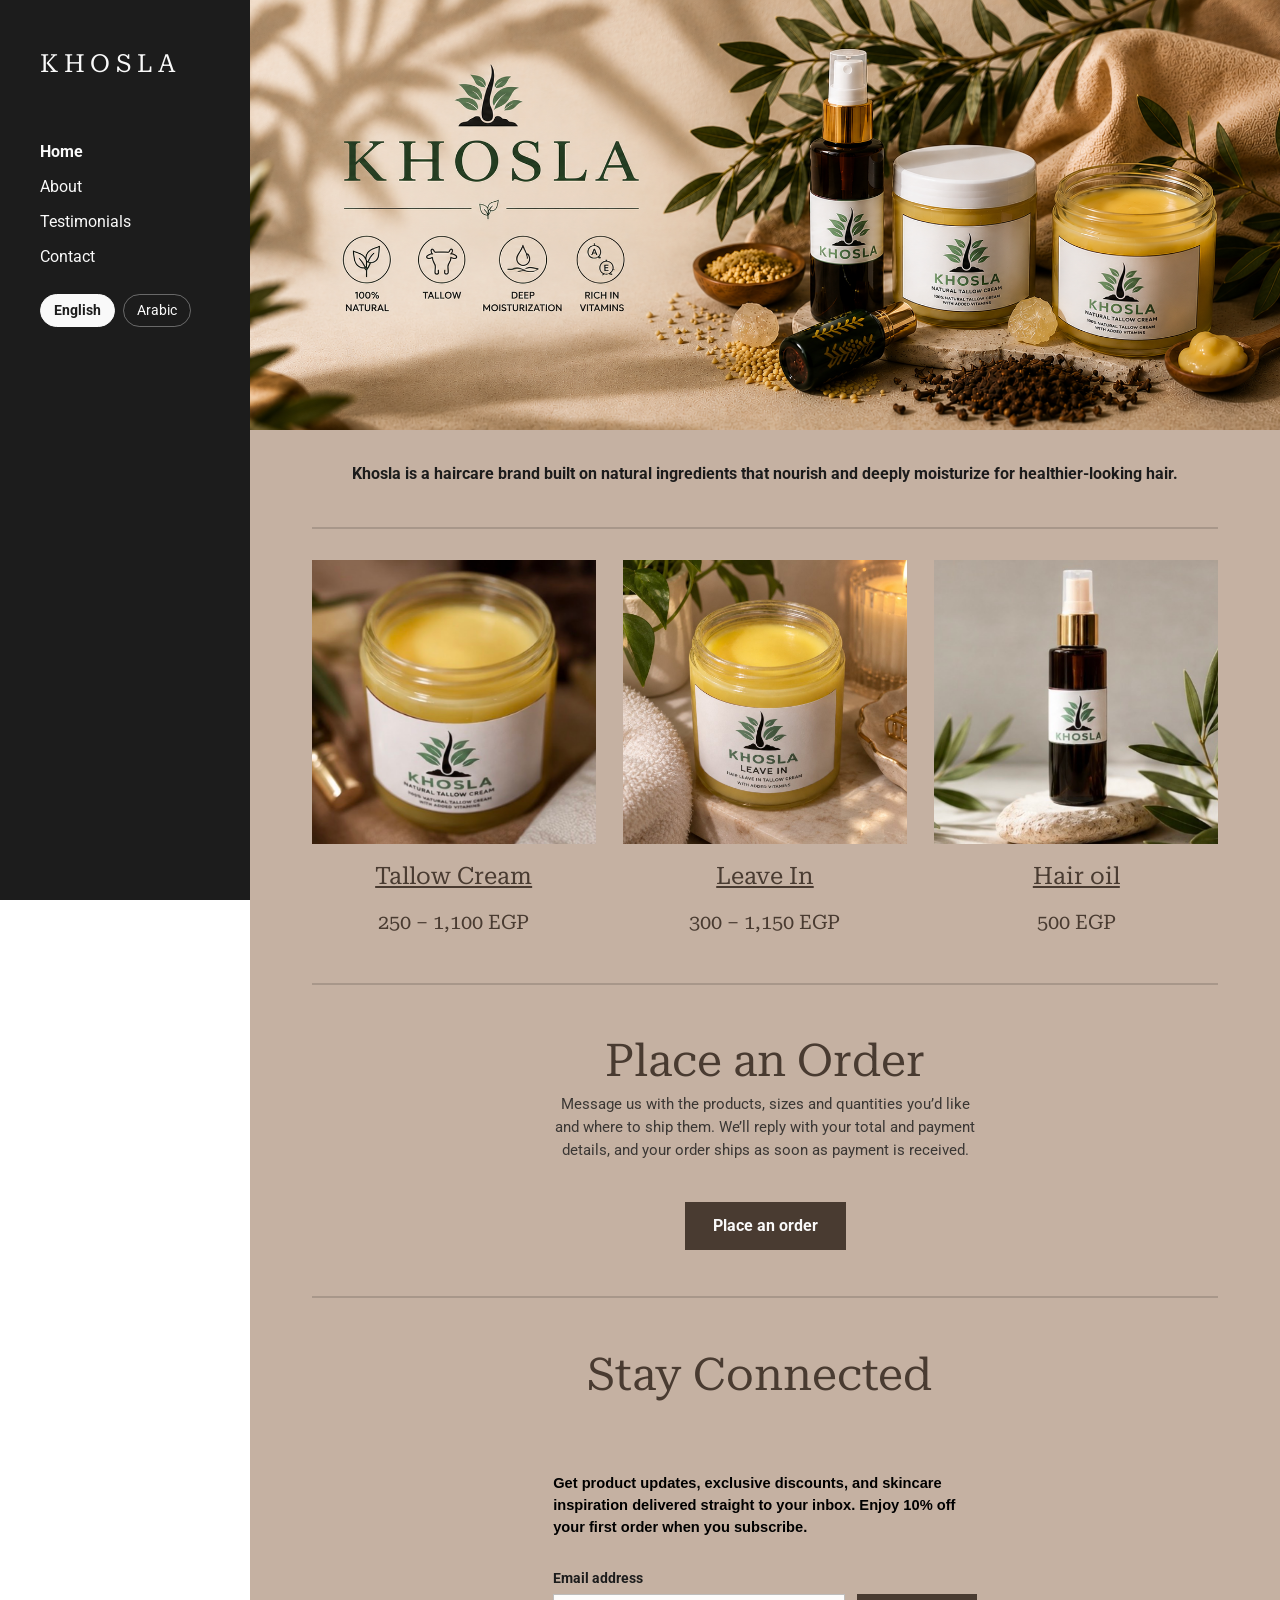
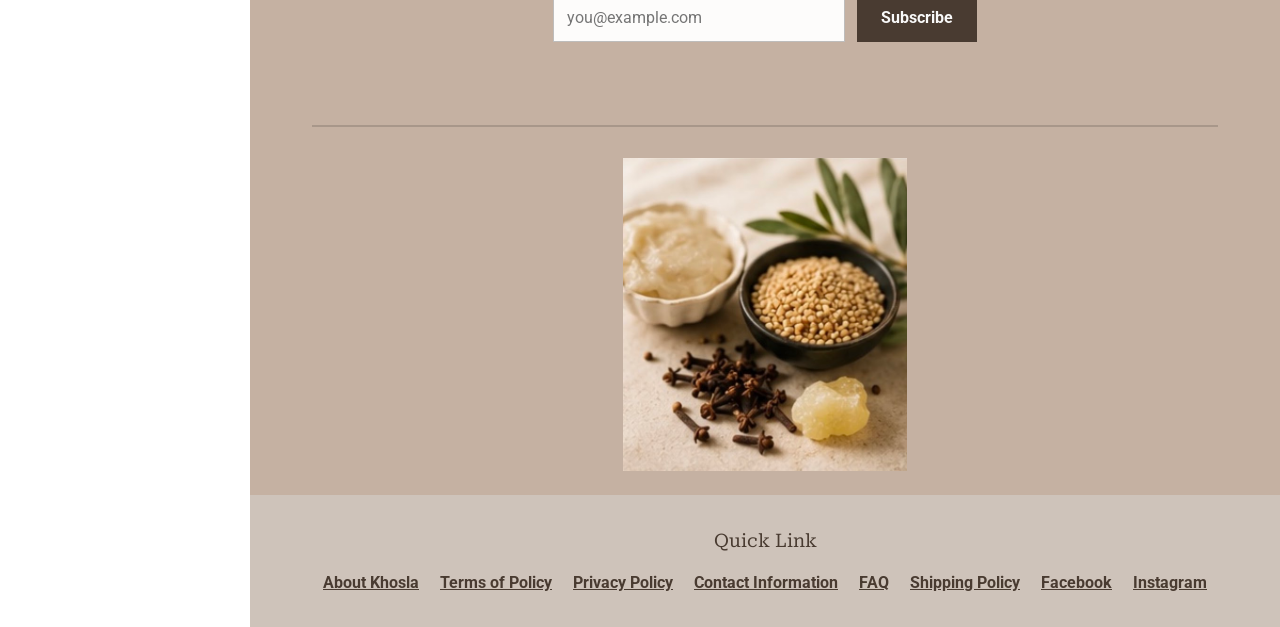
==== commit b6b83332: "Keep the sidebar in place when switching to Arabic The shell no longer mirrors. The sidebar stays on" ====
--- a/index.html
+++ b/index.html
@@ -26,7 +26,7 @@
   </nav>
   <div class="lang" role="group" aria-label="Language">
     <button type="button" class="lang__btn is-active" data-lang="en" lang="en" aria-pressed="true">English</button>
-    <button type="button" class="lang__btn" data-lang="ar" lang="ar" aria-pressed="false">العربية</button>
+    <button type="button" class="lang__btn" data-lang="ar" aria-pressed="false">Arabic</button>
   </div>
 </header>
 
--- a/assets/css/site.css
+++ b/assets/css/site.css
@@ -847,22 +847,18 @@
 html[dir="rtl"] .form__textarea,
 html[dir="rtl"] .button { font-family: 'Cairo', sans-serif; }
 
-/* Mirror the shell. */
-html[dir="rtl"] .sidebar { inset: 0 0 0 auto; }
-html[dir="rtl"] .page { margin-left: 0; margin-right: var(--sidebar-w); }
+/* The shell deliberately does NOT mirror. The sidebar stays on the left in
+   both languages, so switching does not throw the furniture across the screen.
+   Only the copy itself reads right to left. */
+html[dir="rtl"] .sidebar { direction: ltr; }
 
 /* The wordmark is a wide-tracked Latin serif; neither tracking nor uppercase
    means anything in Arabic, and both make it unreadable. */
 html[dir="rtl"] .nav__brand {
-  padding: 48px 40px 0 24px;
   font-family: 'Cairo', sans-serif;
   letter-spacing: 0;
   text-transform: none;
 }
-
-html[dir="rtl"] .nav__list { padding: 0 36px 0 12px; }
-html[dir="rtl"] .nav__link { padding-left: 0; padding-right: 4px; }
-html[dir="rtl"] .lang { margin: 28px 36px 32px 12px; padding: 0 4px 0 0; }
 
 /* Alignment follows the reading direction: copy set flush left in English
    should sit flush right in Arabic. Centred and justified stay as they are. */
@@ -874,12 +870,6 @@
 
 @media (max-width: 1279px) {
   .lang { margin: 0; padding: 0; }
-  html[dir="rtl"] .lang { margin: 0; padding: 0; }
-  html[dir="rtl"] .sidebar { inset: 0 auto auto 0; }
-  html[dir="rtl"] .page { margin-right: 0; }
-  html[dir="rtl"] .nav__brand { padding: 0; margin-right: 0; margin-left: auto; }
-  html[dir="rtl"] .nav__list { padding: 0; }
-  html[dir="rtl"] .nav__link { padding-right: 0; }
 }
 
 /* Prices are a left-to-right run (digits, an en dash, then the currency) sitting
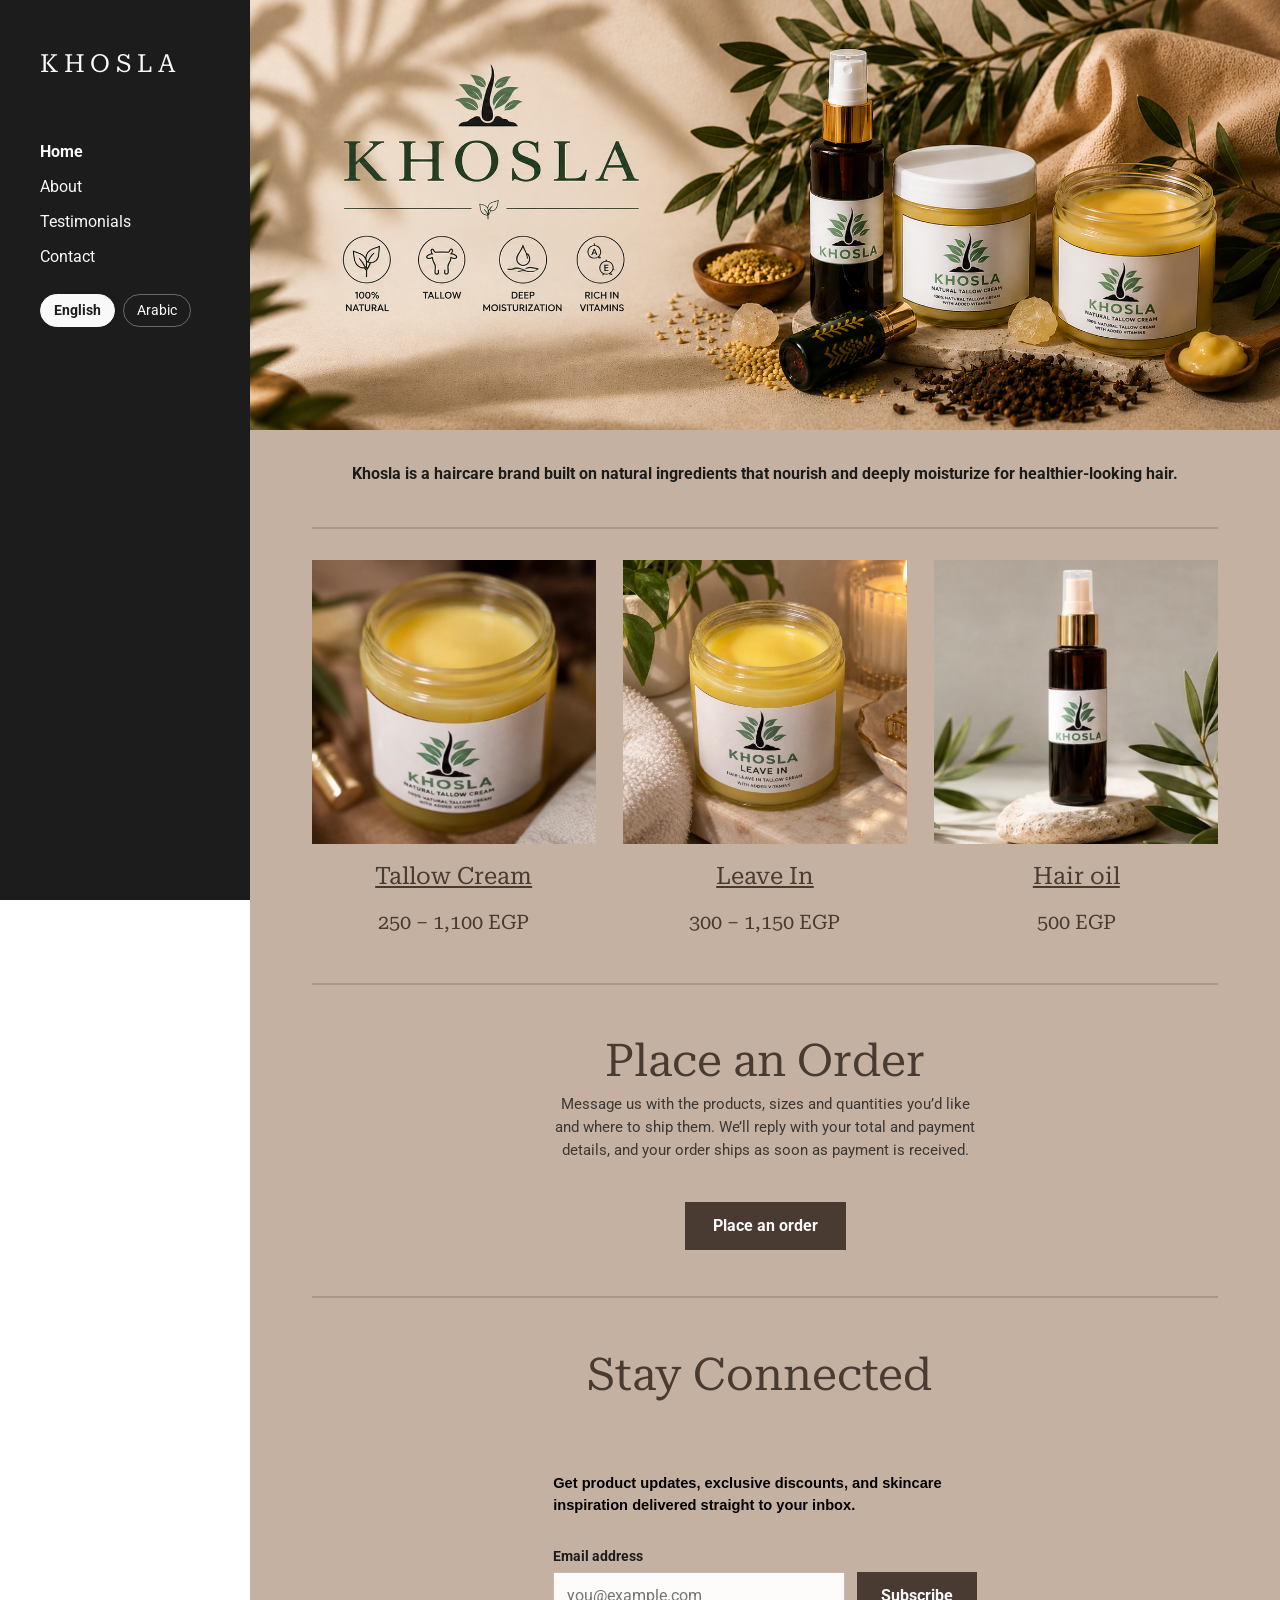
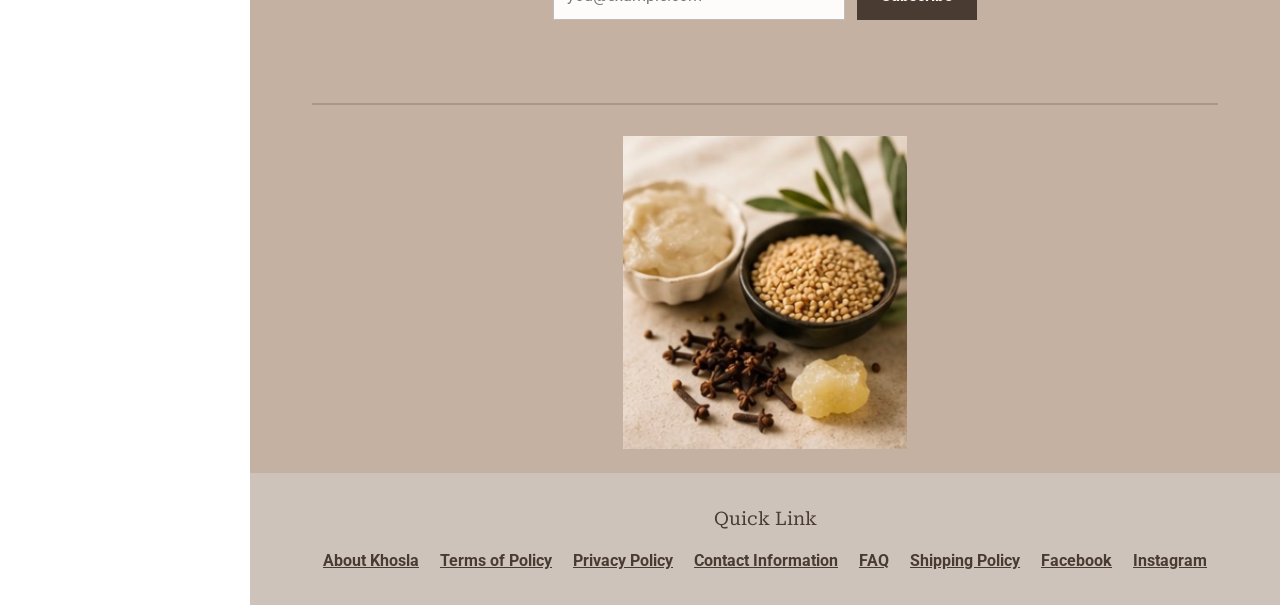
==== commit 55cfd7a9: "Remove the subscriber discount The 10% off a first order is no longer offered, so it comes off the S" ====
--- a/index.html
+++ b/index.html
@@ -154,13 +154,13 @@
           <h1 class="t ta-c"><span style="">Stay Connected </span></h1>
         </div>
         <div class="block" style="padding:14px 8px 14px 8px">
-          <p class="t ta-l" style="line-height:22.08px;margin:16px 0px 16px 0px"><span style="color:#000000;font-family:Arial;font-size:11.0pt;font-weight:700;line-height:20.24px"><br></span><span style="color:#000000;font-family:Arial;font-size:11.0pt;font-weight:700;line-height:20.24px">Get product updates, exclusive discounts, and skincare inspiration delivered straight to your inbox. </span><span style="color:#000000;font-family:Arial;font-size:11.0pt;font-weight:700;line-height:20.24px">Enjoy 10% off your first order</span><span style="color:#000000;font-family:Arial;font-size:11.0pt;font-weight:700;line-height:20.24px"> when you subscribe.</span></p>
+          <p class="t ta-l" style="line-height:22.08px;margin:16px 0px 16px 0px"><span style="color:#000000;font-family:Arial;font-size:11.0pt;font-weight:700;line-height:20.24px"><br></span><span style="color:#000000;font-family:Arial;font-size:11.0pt;font-weight:700;line-height:20.24px">Get product updates, exclusive discounts, and skincare inspiration delivered straight to your inbox. </span></p>
         </div>
         <div class="block" style="padding:0 8px 14px">
           <form class="form form--subscribe" data-w3form data-success="Thanks for subscribing. Check your inbox.">
             <input type="hidden" name="access_key" value="c82a5ca3-6755-4863-adb9-48fd931a3176">
-            <input type="hidden" name="subject" value="New subscriber, 10% off first order">
-            <input type="hidden" name="from_name" value="First Order - 10% discount for subscriber.">
+            <input type="hidden" name="subject" value="New newsletter subscriber">
+            <input type="hidden" name="from_name" value="New Subscriber">
             <input type="checkbox" name="botcheck" class="form__botcheck" tabindex="-1" autocomplete="off" aria-hidden="true">
             <label class="form__label" for="subscribe-email">Email address</label>
             <div class="form__row">
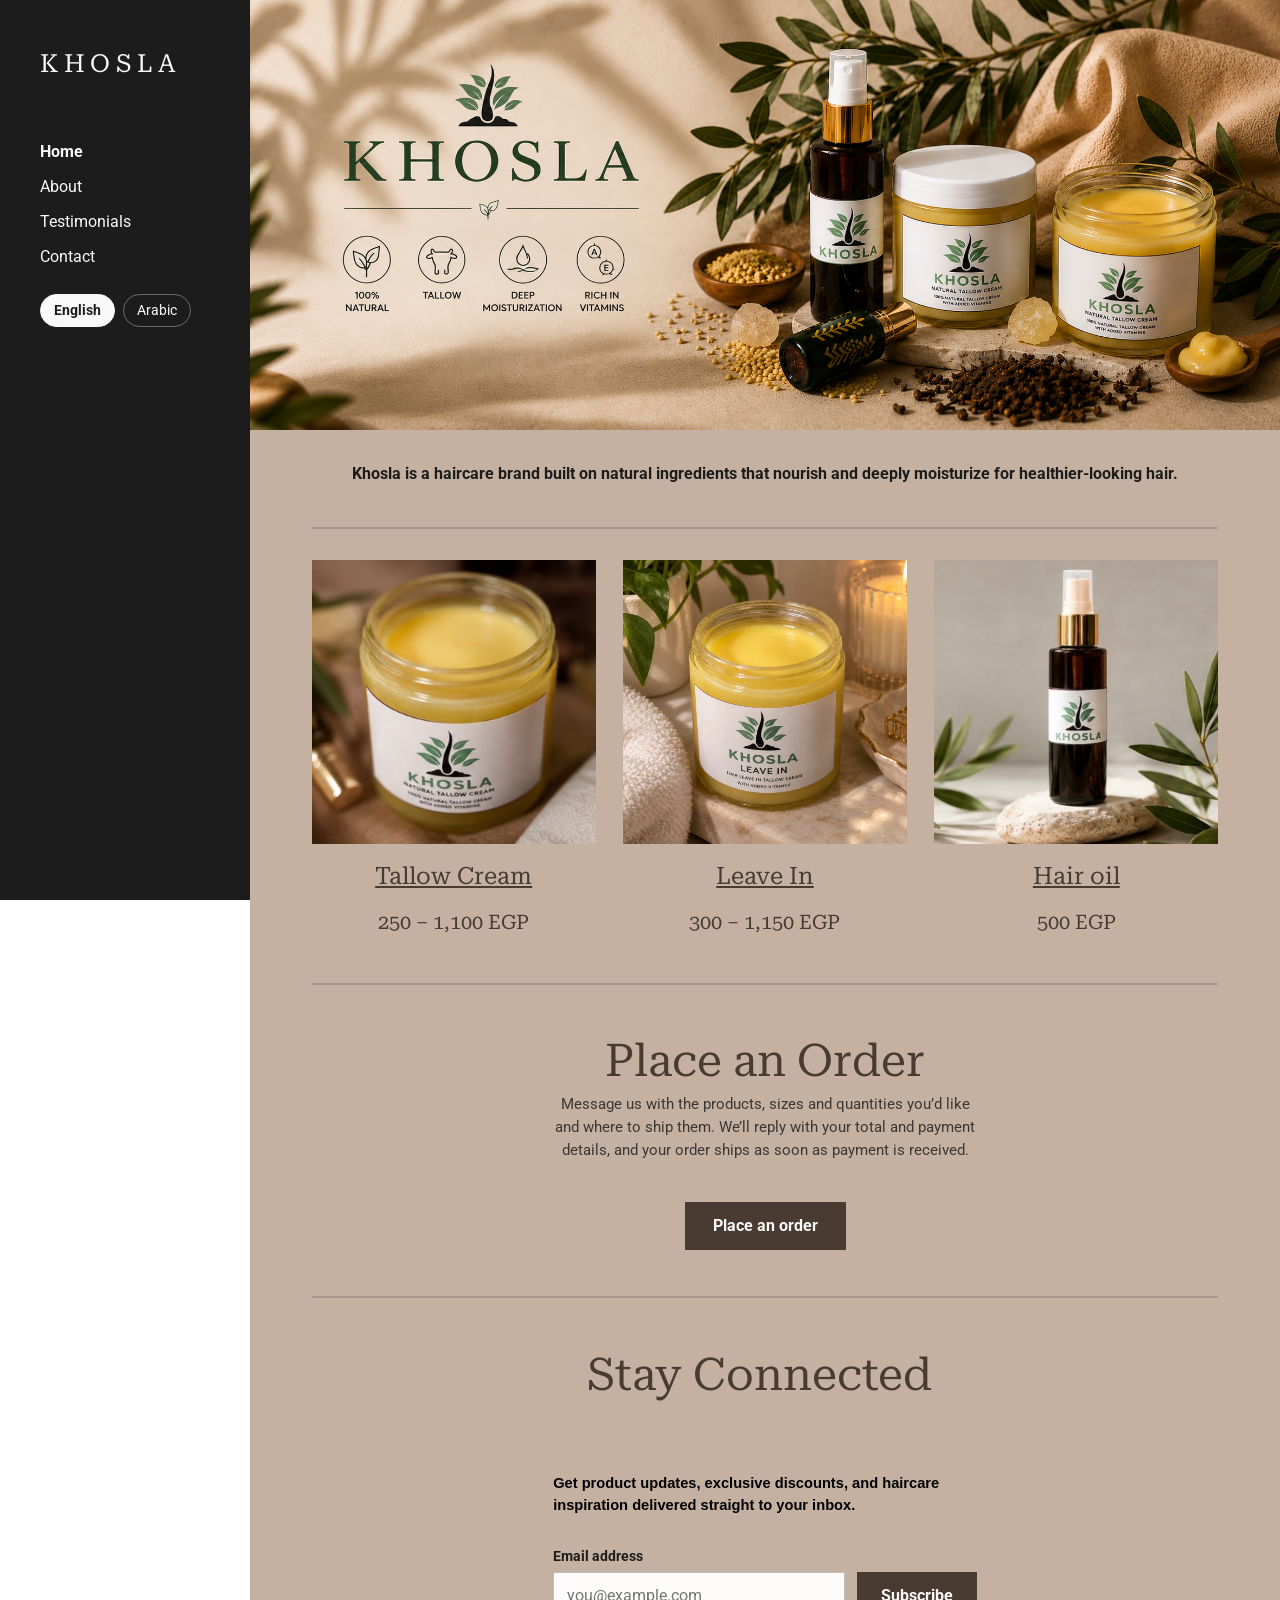
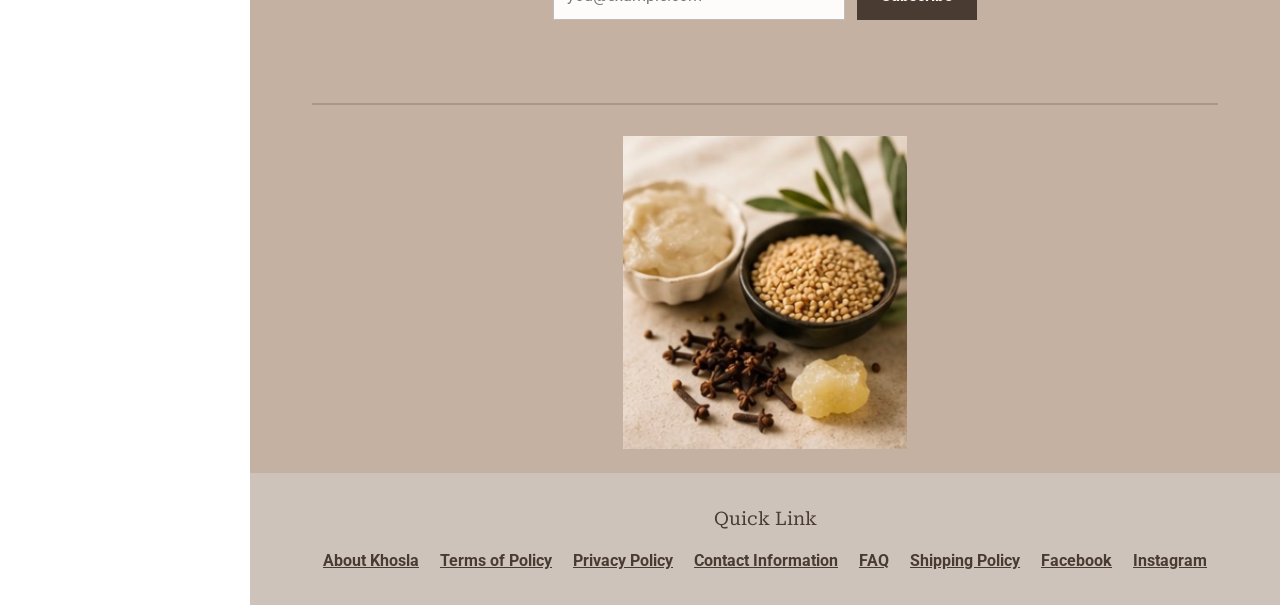
==== commit bab79643: "fixed index.html text" ====
--- a/index.html
+++ b/index.html
@@ -154,7 +154,7 @@
           <h1 class="t ta-c"><span style="">Stay Connected </span></h1>
         </div>
         <div class="block" style="padding:14px 8px 14px 8px">
-          <p class="t ta-l" style="line-height:22.08px;margin:16px 0px 16px 0px"><span style="color:#000000;font-family:Arial;font-size:11.0pt;font-weight:700;line-height:20.24px"><br></span><span style="color:#000000;font-family:Arial;font-size:11.0pt;font-weight:700;line-height:20.24px">Get product updates, exclusive discounts, and skincare inspiration delivered straight to your inbox. </span></p>
+          <p class="t ta-l" style="line-height:22.08px;margin:16px 0px 16px 0px"><span style="color:#000000;font-family:Arial;font-size:11.0pt;font-weight:700;line-height:20.24px"><br></span><span style="color:#000000;font-family:Arial;font-size:11.0pt;font-weight:700;line-height:20.24px">Get product updates, exclusive discounts, and haircare inspiration delivered straight to your inbox. </span></p>
         </div>
         <div class="block" style="padding:0 8px 14px">
           <form class="form form--subscribe" data-w3form data-success="Thanks for subscribing. Check your inbox.">
--- a/assets/css/site.css
+++ b/assets/css/site.css
@@ -869,7 +869,15 @@
 html[dir="rtl"] .prices li { flex-direction: row; }
 
 @media (max-width: 1279px) {
-  .lang { margin: 0; padding: 0; }
+  .lang { margin: 2px 0 0; padding: 0 32px 18px; }
+}
+
+@media (max-width: 767px) {
+  .lang { padding: 0 24px 16px; }
+}
+
+@media (max-width: 479px) {
+  .lang { padding: 0 16px 16px; }
 }
 
 /* Prices are a left-to-right run (digits, an en dash, then the currency) sitting
